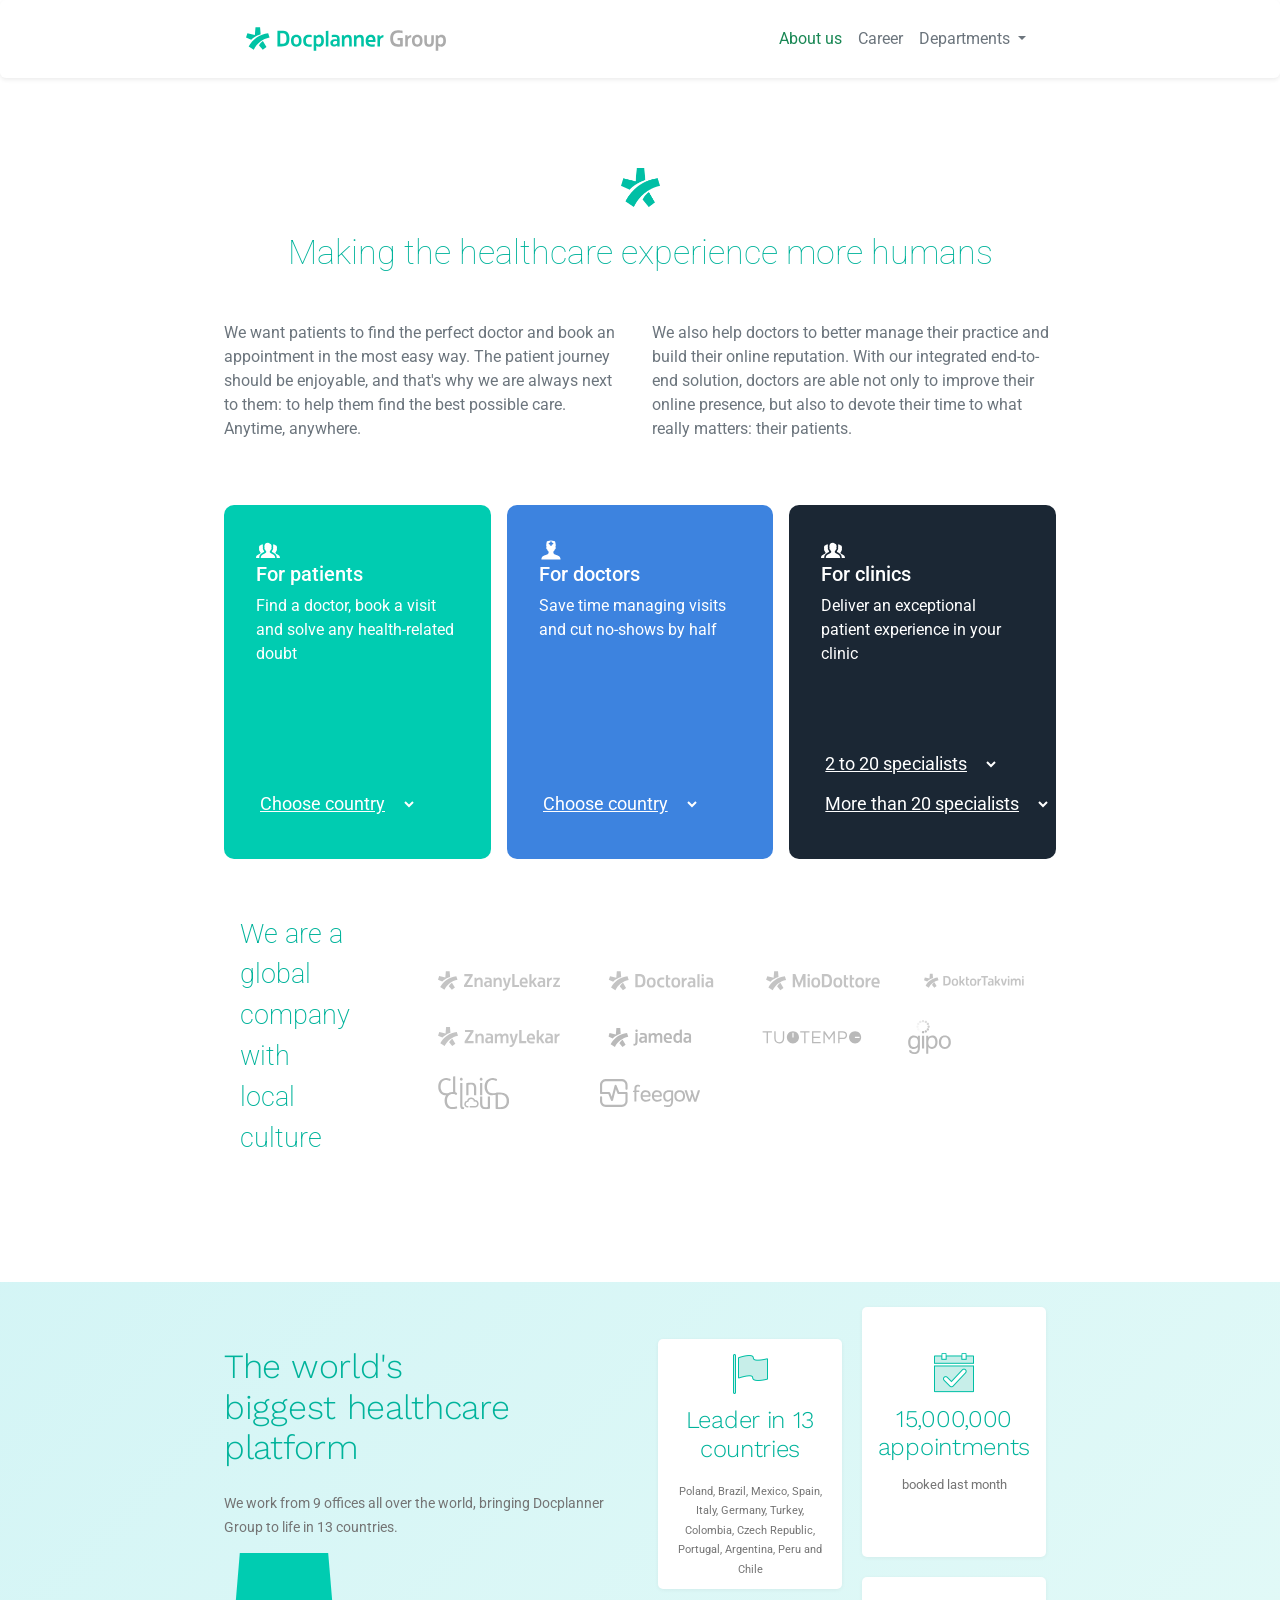
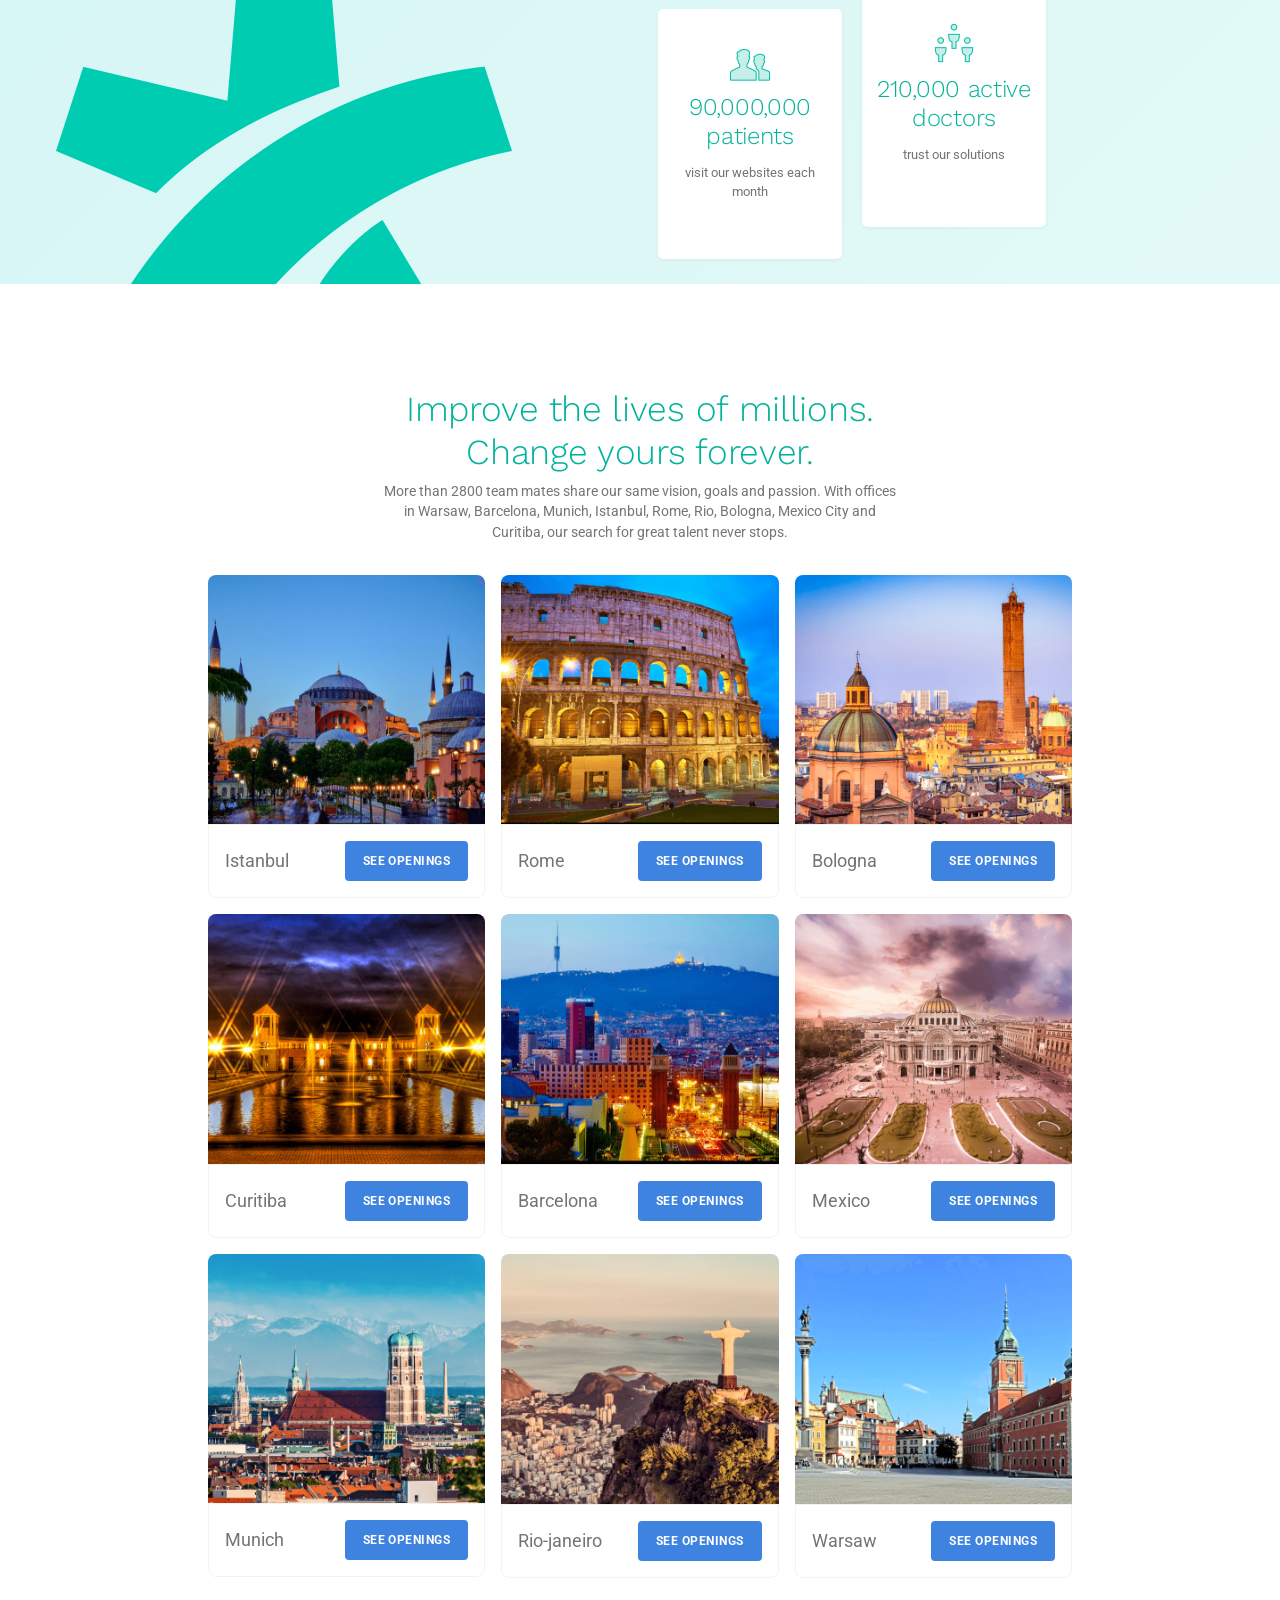
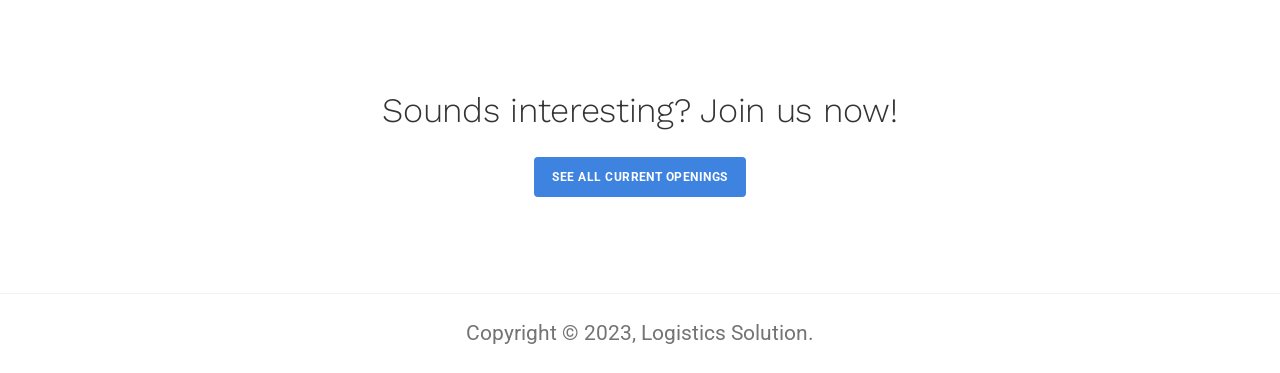
==== index.html @ 2e9b094a "docplanner checkpoint project" ====
<!DOCTYPE html>
<html lang="en">
<head>
    <meta charset="UTF-8">
    <meta http-equiv="X-UA-Compatible" content="IE=edge">
    <meta name="viewport" content="width=device-width, initial-scale=1.0">
    <title>Docplanne Checkpoint Project</title>
    <link href="https://cdn.jsdelivr.net/npm/bootstrap@5.3.0-alpha1/dist/css/bootstrap.min.css" rel="stylesheet" integrity="sha384-GLhlTQ8iRABdZLl6O3oVMWSktQOp6b7In1Zl3/Jr59b6EGGoI1aFkw7cmDA6j6gD" crossorigin="anonymous">
    <link rel="stylesheet" href="style.css">
   
</head>
<body>
    <nav class="navbar navbar-expand-lg bg-body-white position-fixed top-0 start-0 end-0 z-3 shadow-sm p-1 mb-1 bg-body rounded">
        <div class="container ext-pad">
             <a class="navbar-brand" href="#">
            <img src="doc.svg" width="200px" height="60px">
          </a>
          <button class="navbar-toggler" type="button" data-bs-toggle="collapse" data-bs-target="#navbarNavDropdown" aria-controls="navbarNavDropdown" aria-expanded="false" aria-label="Toggle navigation">
            <span class="navbar-toggler-icon"></span>
          </button>
          <div class="collapse navbar-collapse class= justify-content-end" id="navbarNavDropdown">
            <ul class="navbar-nav">
              <li class="nav-item">
                <a class="nav-link active text-success text-lead" aria-current="page" href="#">About us</a>
              </li>
              <li class="nav-item">
                <a class="nav-link text-secondary" href="#">Career</a>
              </li>
              <li class="nav-item dropdown ">
                <a class="nav-link dropdown-toggle text-secondary" href="#" role="button" data-bs-toggle="dropdown" aria-expanded="false">
                  Departments
                </a>
                <ul class="dropdown-menu">
                  <li><a class="dropdown-item text-secondary" href="#">Marketing & PR</a></li>
                  <li><a class="dropdown-item text-secondary" href="#">Customer Success & Sales</a></li>
                  <li><a class="dropdown-item text-secondary" href="#">IT Product, Data</a></li>
                  <li><a class="dropdown-item text-secondary" href="#">Finance & Administration</a></li>
                  <li><a class="dropdown-item text-secondary" href="#">HR & more</a></li>
                </ul>
              </li>
            </ul>
         
          </div>
        </div>
      </nav>

      <main class="main">
        <div class="d-flex mt-4 align-items-center justify-content-center pt-5 first"  >
          <img src="logo.svg.png" alt="Logo">
        </div>
        <h2 class="text-center pt-4"> Making the healthcare experience more humans</h2>
         
        <!-- section 2 -->
        <div class="row mt-4 pt-4 d-flex">
          <div class="col-lg-6 col-sm-12">
            <p class="text-secondary">We want patients to find the perfect doctor and book an appointment in the most easy way. The patient journey should be enjoyable, and that's why we are always next to them: to help them find the best possible care. Anytime, anywhere.</p>
          </div>
          <div class="col-lg-6 col-sm-12">
            <p class="text-secondary">
              We also help doctors to better manage their practice and build their online reputation. With our integrated end-to-end solution, doctors are able not only to improve their online presence, but also to devote their time to what really matters: their patients.
            </p>
          </div>
        </div>
     


         <section class="card-contain">
          <div class="card">
            <div class="card-body">
              <div class="card__items"> 
                  <svg width="24" height="24" viewBox="0 0 24 24" fill="none" xmlns="http://www.w3.org/2000/svg">
                    <path d="M12 4.80005C9.4544 4.80005 8.4 6.43285 8.4 8.40005C8.4 9.06245 8.71719 9.72817 8.71719 9.72817C8.58999 9.80177 8.37845 10.0357 8.43125 10.4485C8.52965 11.2181 8.86376 11.4122 9.07656 11.4282C9.15736 12.1466 9.9304 13.0664 10.2 13.2V14.2735C9.6 16.0735 4.8 15.8 4.8 20H19.2C19.2 15.8 14.4 16.0735 13.8 14.2735V13.2C14.0704 13.0664 14.8426 12.1466 14.9234 11.4282C15.1362 11.4122 15.4704 11.2181 15.5688 10.4485C15.6215 10.0349 15.41 9.80177 15.2828 9.72817C15.2828 9.72817 15.6 9.12725 15.6 8.40005C15.6 6.94325 15.028 5.70005 13.8 5.70005C13.8 5.70005 13.3736 4.80005 12 4.80005ZM18 6.39849C17.5904 6.39849 17.2419 6.47257 16.9219 6.57817C17.0971 7.12137 17.2 7.72725 17.2 8.40005C17.2 8.82565 17.1332 9.21584 17.0484 9.54224C17.1644 9.88544 17.2043 10.2628 17.1547 10.65C17.0419 11.5308 16.6999 12.1295 16.2703 12.5063C16.1455 12.8087 15.9746 13.0952 15.7906 13.3688C16.0178 13.8352 16.3504 14.2504 16.5 14.3344V14.3438C18.1296 15.1078 20.8 16.392 20.8 20H24C24 16.0336 20 16.6032 19.5 14.9032V14.3329C19.7248 14.2065 20.3687 13.3378 20.4359 12.6594C20.6127 12.6442 20.8918 12.4616 20.9734 11.7344C21.0174 11.344 20.8415 11.1243 20.7359 11.0547C20.7359 11.0547 21 10.4856 21 9.80005C21 8.42405 20.5232 7.25005 19.5 7.25005C19.5 7.25005 19.1448 6.39849 18 6.39849ZM6 6.40005C4.8552 6.40005 4.5 7.25005 4.5 7.25005C3.4768 7.25005 3 8.42561 3 9.80161C3 10.488 3.26406 11.0547 3.26406 11.0547C3.15766 11.1235 2.98256 11.344 3.02656 11.7344C3.10816 12.4616 3.38726 12.6458 3.56406 12.661C3.63126 13.3394 4.2752 14.208 4.5 14.3344V14.9032C4 16.6024 0 16.0336 0 20H3.2C3.2 16.392 5.8704 15.1086 7.5 14.3438V14.3329C7.6496 14.2489 7.98217 13.836 8.20938 13.3688C8.02538 13.0952 7.85449 12.8071 7.72969 12.5047C7.30009 12.1287 6.95731 11.53 6.84531 10.65C6.79491 10.258 6.83629 9.87457 6.95469 9.52817C6.86829 9.19937 6.8 8.80885 6.8 8.40005C6.8 7.73845 6.89366 7.13025 7.06406 6.57505C6.74806 6.47185 6.404 6.40005 6 6.40005Z" fill="white"/>
                    </svg>
                    
                  <h5 class="title">For patients</h5>
                  <p class="subtitle">Find a doctor, book a visit and solve any health-related doubt</p>
              </div>
              <div class="choose">
                  <div class="text-cont">
                    <select name=""  id="domain_switcher">
                      <option value="#">Choose country</option>
                      <option value="#">Argentina</option>
                      <option value="#">Brazil</option>
                      <option value="#">Chile</option>
                      <option value="#">Colombia</option>
                      <option value="#">Czech</option>
                      <option value="#">Germany</option>
                      <option value="#">Italy</option>
                      <option value="#">Mexico</option>
                      <option value="#">Peru</option>
                      <option value="#">Poland</option>
                      <option value="#">Spain</option>
                      <option value="#">Turkey</option>
                  #
                    </select>
                  </div>
                 
                </div>
            </div>   
          </div>
          <div class="card">
            <div class="card-body1">
              <div class="card__items"> 
                <svg width="24" height="24" viewBox="0 0 24 24" fill="none" xmlns="http://www.w3.org/2000/svg">
                  <path d="M11.9999 2.40002C9.5999 2.40002 7.9999 3.20002 7.9999 3.20002C7.9999 3.20002 7.1999 4.80002 7.1999 8.00002H7.2999C7.4247 8.54882 7.62178 8.9719 7.62178 8.9719C7.45218 9.0695 7.17325 9.37931 7.24365 9.92971C7.37485 10.9561 7.81983 11.2159 8.10303 11.2375C8.21103 12.1959 9.2399 13.4216 9.5999 13.6V15.2C9.59815 15.2053 9.5939 15.2089 9.59209 15.2141C9.32753 15.2469 9.0915 15.403 8.97178 15.6453L8.72178 16.1485C6.74734 17.2556 2.3999 16.9811 2.3999 21.6H21.5999C21.5999 16.9811 17.2525 17.2556 15.278 16.1485L15.028 15.6453C14.9083 15.403 14.6723 15.2469 14.4077 15.2141C14.4059 15.2089 14.4017 15.2053 14.3999 15.2V13.6C14.7599 13.4216 15.7888 12.1967 15.8968 11.2391C16.18 11.2175 16.625 10.9561 16.7562 9.92971C16.8266 9.37851 16.5476 9.0695 16.378 8.9719L16.7077 8.00002H16.7999C16.7999 5.60002 15.9999 3.20002 15.9999 3.20002C15.9999 3.20002 14.3999 2.40002 11.9999 2.40002ZM11.9999 3.20002C12.4415 3.20002 12.7999 3.55842 12.7999 4.00002V4.80002H13.5999C14.0415 4.80002 14.3999 5.15842 14.3999 5.60002C14.3999 6.04162 14.0415 6.40002 13.5999 6.40002H12.7999V7.20002C12.7999 7.64162 12.4415 8.00002 11.9999 8.00002C11.5583 8.00002 11.1999 7.64162 11.1999 7.20002V6.40002H10.3999C9.9583 6.40002 9.5999 6.04162 9.5999 5.60002C9.5999 5.15842 9.9583 4.80002 10.3999 4.80002H11.1999V4.00002C11.1999 3.55842 11.5583 3.20002 11.9999 3.20002Z" fill="white"/>
                  </svg>
                    
                  <h5 class="title">For doctors</h5>
                  <p class="subtitle">Save time managing visits and cut no-shows by half</p>
              </div>
              <div class="choose">
                  <div class="text-cont">
                    <select name=""  id="domain_switcher">
                      <option value="#">Choose country</option>
                      <option value="#">Argentina</option>
                      <option value="#">Brazil</option>
                      <option value="#">Chile</option>
                      <option value="#">Colombia</option>
                      <option value="#">Czech</option>
                      <option value="#">Germany</option>
                      <option value="#">Italy</option>
                      <option value="#">Mexico</option>
                      <option value="#">Peru</option>
                      <option value="#">Poland</option>
                      <option value="#">Spain</option>
                      <option value="#">Turkey</option>
                  #
                    </select>
                  </div>
                 
                </div>
            </div>   
          </div>
          <div class="card">
            <div class="card-body2">
              <div class="card__items"> 
                  <svg width="24" height="24" viewBox="0 0 24 24" fill="none" xmlns="http://www.w3.org/2000/svg">
                    <path d="M12 4.80005C9.4544 4.80005 8.4 6.43285 8.4 8.40005C8.4 9.06245 8.71719 9.72817 8.71719 9.72817C8.58999 9.80177 8.37845 10.0357 8.43125 10.4485C8.52965 11.2181 8.86376 11.4122 9.07656 11.4282C9.15736 12.1466 9.9304 13.0664 10.2 13.2V14.2735C9.6 16.0735 4.8 15.8 4.8 20H19.2C19.2 15.8 14.4 16.0735 13.8 14.2735V13.2C14.0704 13.0664 14.8426 12.1466 14.9234 11.4282C15.1362 11.4122 15.4704 11.2181 15.5688 10.4485C15.6215 10.0349 15.41 9.80177 15.2828 9.72817C15.2828 9.72817 15.6 9.12725 15.6 8.40005C15.6 6.94325 15.028 5.70005 13.8 5.70005C13.8 5.70005 13.3736 4.80005 12 4.80005ZM18 6.39849C17.5904 6.39849 17.2419 6.47257 16.9219 6.57817C17.0971 7.12137 17.2 7.72725 17.2 8.40005C17.2 8.82565 17.1332 9.21584 17.0484 9.54224C17.1644 9.88544 17.2043 10.2628 17.1547 10.65C17.0419 11.5308 16.6999 12.1295 16.2703 12.5063C16.1455 12.8087 15.9746 13.0952 15.7906 13.3688C16.0178 13.8352 16.3504 14.2504 16.5 14.3344V14.3438C18.1296 15.1078 20.8 16.392 20.8 20H24C24 16.0336 20 16.6032 19.5 14.9032V14.3329C19.7248 14.2065 20.3687 13.3378 20.4359 12.6594C20.6127 12.6442 20.8918 12.4616 20.9734 11.7344C21.0174 11.344 20.8415 11.1243 20.7359 11.0547C20.7359 11.0547 21 10.4856 21 9.80005C21 8.42405 20.5232 7.25005 19.5 7.25005C19.5 7.25005 19.1448 6.39849 18 6.39849ZM6 6.40005C4.8552 6.40005 4.5 7.25005 4.5 7.25005C3.4768 7.25005 3 8.42561 3 9.80161C3 10.488 3.26406 11.0547 3.26406 11.0547C3.15766 11.1235 2.98256 11.344 3.02656 11.7344C3.10816 12.4616 3.38726 12.6458 3.56406 12.661C3.63126 13.3394 4.2752 14.208 4.5 14.3344V14.9032C4 16.6024 0 16.0336 0 20H3.2C3.2 16.392 5.8704 15.1086 7.5 14.3438V14.3329C7.6496 14.2489 7.98217 13.836 8.20938 13.3688C8.02538 13.0952 7.85449 12.8071 7.72969 12.5047C7.30009 12.1287 6.95731 11.53 6.84531 10.65C6.79491 10.258 6.83629 9.87457 6.95469 9.52817C6.86829 9.19937 6.8 8.80885 6.8 8.40005C6.8 7.73845 6.89366 7.13025 7.06406 6.57505C6.74806 6.47185 6.404 6.40005 6 6.40005Z" fill="white"/>
                    </svg>
                    
                  <h5 class="title">For clinics</h5>
                  <p class="subtitle"> Deliver an exceptional patient experience in your clinic</p>
              </div>
              <div class="choose">
                  <div class="text-cont">
                    <select name=""  id="domain_switcher">
                      <option value="#">2 to 20 specialists</option>
                      <option value="#">Argentina</option>
                      <option value="#">Brazil</option>
                      <option value="#">Chile</option>
                      <option value="#">Colombia</option>
                      <option value="#">Czech</option>
                      <option value="#">Germany</option>
                      <option value="#">Italy</option>
                      <option value="#">Mexico</option>
                      <option value="#">Peru</option>
                      <option value="#">Poland</option>
                      <option value="#">Spain</option>
                      <option value="#">Turkey</option>
                  #
                    </select>

                  <div class="text-cont">
                    <select name=""  id="domain_switcher">
                      <option value="#">More than 20 specialists</option>
                      <option value="#">Argentina</option>
                      <option value="#">Brazil</option>
                      <option value="#">Chile</option>
                      <option value="#">Colombia</option>
                      <option value="#">Czech</option>
                      <option value="#">Germany</option>
                      <option value="#">Italy</option>
                      <option value="#">Mexico</option>
                      <option value="#">Peru</option>
                      <option value="#">Poland</option>
                      <option value="#">Spain</option>
                      <option value="#">Turkey</option>
                  #
                    </select>
                  </div>
                 
                </div>
            </div>   
          </div>

         </section>
         <section class="culture">
          <div class="text">
            <h1>
              We are a global company <br>
              with local culture
            </h1>
          </div>
          <div class="cultures">
            <div class="culture-item1"><svg xmlns="http://www.w3.org/2000/svg" width="200" height="32" viewBox="0 0 200 32">
              <path d="M189.018 10.678h10.762v2.132L192.736 23H200v2.89h-11.387v-2.103l7.02-10.22h-6.615v-2.89zm-10.347 0h3.012l.244 2.448h.032c.767-1.12 2.638-2.557 4.817-2.677v3.197c-3.174.62-4.63 2.725-4.63 4.634v7.61h-3.47V10.68h-.004zM165 10.38c1.51-.123 3.145-.16 4.725-.16 3.72 0 5.94 1.44 5.94 5.504v10.163h-3.12l-.156-1.52h-.042c-1.07 1.152-2.625 1.826-4.615 1.826-2.635 0-4.73-1.708-4.73-5.09 0-3.148 2.624-6.078 9.19-4.684v-.917c0-1.814-1.062-2.32-3.156-2.32-1.286 0-2.376.087-4.035.23L165 10.38zm7.193 8.445c-2.782-.71-5.564.16-5.564 2.31 0 1.43.94 2.267 2.353 2.203 1.113-.05 2.338-.54 3.207-1.31v-3.2l.003-.003zm-18.93 1.572v5.49h-3.47V4.992l3.47-.402V16.73c1.92-1.63 3.745-3.763 5.035-6.052h3.683c-1.288 2.508-2.83 4.672-4.718 6.522l5.13 8.69h-3.9l-3.81-6.46c-.473.376-.976.69-1.416.97h-.002zm-19.452-2.07v-.063c0-4.68 2.275-8.047 6.984-8.047 4.367 0 6.394 2.524 6.394 7.83 0 .56-.04 1.332-.1 1.902h-9.64c.247 2.142 1.497 3.422 4.06 3.422 1.622 0 3.146-.15 4.56-.335v2.906c-1.59.25-2.935.398-4.65.398-4.99 0-7.61-2.495-7.61-8.016l.003.003zm3.585-.96h6.27c0-2.38-.624-4.26-2.963-4.26-2.43 0-3.24 2.006-3.303 4.26h-.005zM121.7 4.59h3.793v17.853h7.46v3.444H121.7V4.59zm-15.44 6.088h3.67c.596 2.884 2.164 8.5 3.01 11.322h.063c.815-2.854 2.384-8.47 3.01-11.323h3.64c-1.13 4.324-3.877 12.7-4.955 15.21s-2.63 6.76-8.344 5.994v-2.73c2.646.15 4.05-.843 4.92-2.81-1.344-3.18-3.916-11.34-5.014-15.667v.005zm-15.137 0h3.02s.14 1.51.202 2.052h.04c.837-1.31 2.594-2.51 4.718-2.51 3.588 0 5.37 1.91 5.37 5.786v9.883h-3.47v-9.165c0-2.473-.953-3.442-2.824-3.31-1.7.12-3.59 2.056-3.59 4.478v8h-3.47V10.678h.003zm-13.67-.296c1.508-.124 3.143-.162 4.722-.162 3.72 0 5.94 1.438 5.94 5.502v10.165h-3.12l-.155-1.52h-.04c-1.07 1.152-2.625 1.826-4.615 1.826-2.636 0-4.73-1.708-4.73-5.09 0-3.148 2.623-6.078 9.19-4.684v-.917c0-1.814-1.063-2.32-3.157-2.32-1.286 0-2.376.087-4.035.23v-3.03zm7.192 8.444c-2.782-.71-5.565.16-5.565 2.31 0 1.426.947 2.264 2.36 2.2 1.11-.05 2.336-.543 3.205-1.312v-3.2.002zM59.86 10.678h3.02s.14 1.51.203 2.052h.04c.838-1.31 2.594-2.51 4.718-2.51 3.59 0 5.37 1.91 5.37 5.786v9.883h-3.47v-9.165c0-2.473-.95-3.442-2.82-3.31-1.694.12-3.585 2.056-3.585 4.478v8h-3.47V10.678h-.005zM43.156 4.592h13.682v2.875L47.39 22.44h9.606v3.444h-14.4v-2.94l9.47-14.913h-8.91V4.59v.004zm-25.44 20.025c.77-1.886 2.934-4.523 5.14-5.885l4.887 8.084-5.005 3.632-5.02-5.835-.002.004zM10.5 30.443l-6.89-4.43C8.828 16.263 18.574 9.32 30.03 8.027l1.918 5.91c-9.44 1.86-17.32 8.092-21.446 16.505H10.5zm1.503-20.065l.87-10.35h6.19l.786 9.36c-3.556 1.218-5.64 2.19-8.037 3.662a25.43 25.43 0 0 0-4.81 3.804L0 13.894l1.91-5.892 10.093 2.376z"></path>
          </svg></div>

            <div class="culture-item2"><svg xmlns="http://www.w3.org/2000/svg" width="167" height="32" viewBox="0 0 167 32">
              <path d="M156.37 10.663c1.5-.125 3.13-.162 4.702-.162 3.705 0 5.914 1.434 5.914 5.48v10.125h-3.106l-.153-1.516h-.04c-1.066 1.145-2.614 1.815-4.597 1.815-2.625 0-4.712-1.7-4.712-5.07 0-3.133 2.614-6.05 9.154-4.662v-.913c0-1.806-1.06-2.31-3.146-2.31-1.28 0-2.365.086-4.018.228v-3.02l.002.005zm7.162 8.41c-2.77-.706-5.542.16-5.542 2.3 0 1.42.943 2.258 2.348 2.193 1.107-.05 2.328-.54 3.194-1.307v-3.19.002zm-11.568-8.117v15.15h-3.456v-15.13l3.456-.02zm-1.713-2.138a1.962 1.962 0 0 1-.088-3.923h.09a1.96 1.96 0 0 1 0 3.923zm-5.064-3.923v21.21h-3.457V5.295l3.456-.4zm-17.374 5.768c1.5-.125 3.13-.162 4.703-.162 3.705 0 5.916 1.434 5.916 5.48v10.125h-3.107l-.154-1.516h-.04c-1.067 1.145-2.614 1.815-4.597 1.815-2.625 0-4.71-1.7-4.71-5.07 0-3.133 2.612-6.05 9.15-4.662v-.913c0-1.806-1.06-2.31-3.144-2.31-1.28 0-2.368.086-4.02.228v-3.02.005zm7.163 8.41c-2.77-.706-5.54.16-5.54 2.3 0 1.42.94 2.258 2.35 2.193 1.106-.05 2.325-.54 3.19-1.307v-3.19.002zM116.7 10.955h2.99l.247 2.44h.03c.767-1.118 2.63-2.55 4.8-2.668v3.18c-3.16.62-4.61 2.715-4.61 4.618v7.58H116.7v-15.15zm-16.607 7.65v-.155c0-5.06 2.33-7.95 7.146-7.95 4.782 0 7.112 2.89 7.112 7.95v.157c0 5.062-2.33 7.95-7.113 7.95-4.817.002-7.147-2.887-7.147-7.95zm7.136-5.23c-2.446 0-3.575 1.66-3.575 5.13 0 3.47 1.13 5.1 3.574 5.1 2.446 0 3.544-1.626 3.544-5.1 0-3.472-1.098-5.13-3.545-5.13zM91.354 6.812l3.455-.4v4.546h3.54v2.804h-3.54v6.965c0 2.645.813 2.96 2.18 2.96.46-.01.916-.07 1.36-.187v2.852c-.614.133-1.44.21-1.982.21-3.954 0-5.013-1.93-5.013-5.417V6.81zm-10.54 11.72c.012 3.31 1.446 5.075 4.3 5.075 1.205 0 2.432-.15 3.544-.3v2.8a21.807 21.807 0 0 1-3.983.38c-4.257 0-7.46-2.345-7.472-7.956.013-5.61 3.215-7.954 7.472-7.954 1.554 0 3.068.195 3.98.38v2.798c-1.11-.15-2.337-.3-3.544-.3-2.853 0-4.287 1.766-4.297 5.075zm-20.064.077v-.156c0-5.06 2.33-7.95 7.147-7.95 4.783 0 7.113 2.89 7.113 7.95v.157c0 5.062-2.33 7.95-7.114 7.95-4.815.002-7.145-2.887-7.145-7.95zm7.14-5.23c-2.448 0-3.577 1.66-3.577 5.13 0 3.47 1.13 5.098 3.576 5.098 2.445 0 3.543-1.625 3.543-5.098s-1.098-5.13-3.544-5.13zM42.42 26.105V4.895h5.327c7.423 0 10.878 2.23 10.878 10.605 0 8.376-3.455 10.605-10.878 10.605H42.42zM54.657 15.5c0-4.77-.968-7.176-6.083-7.176h-2.37v14.35h2.37c5.115.002 6.083-2.406 6.083-7.174zm-37.012 9.34c.765-1.88 2.92-4.506 5.118-5.86l4.866 8.048-4.987 3.623-5-5.81h.002zm-7.188 5.8l-6.86-4.41c5.194-9.71 14.9-16.624 26.307-17.913l1.91 5.887c-9.402 1.853-17.25 8.06-21.357 16.437zm1.497-19.98L12.82.35h6.164l.783 9.322c-3.536 1.213-5.616 2.18-7.998 3.646a25.34 25.34 0 0 0-4.79 3.79L0 14.16l1.902-5.87 10.052 2.37z"></path>
            </svg></div>

            <div class="culture-item3"><svg xmlns="http://www.w3.org/2000/svg" width="182" height="32" viewBox="0 0 182 32">
              <path d="M168.354 18.587v-.062c0-4.675 2.275-8.04 6.98-8.04 4.364 0 6.39 2.523 6.39 7.82 0 .562-.04 1.337-.1 1.907h-9.632c.248 2.14 1.496 3.42 4.057 3.42 1.62 0 3.14-.152 4.55-.336V26.2c-1.586.248-2.93.396-4.645.396-4.988 0-7.605-2.493-7.605-8.01h.004zm3.584-.96h6.265c0-2.377-.623-4.255-2.96-4.255-2.43 0-3.24 2.003-3.305 4.255zm-12.702-6.687h3.003l.24 2.446h.03c.77-1.12 2.638-2.555 4.816-2.675v3.192c-3.17.62-4.627 2.723-4.627 4.63v7.606h-3.47V10.94h.006zm-16.66 7.678v-.156c0-5.08 2.337-7.98 7.168-7.98 4.8 0 7.136 2.9 7.136 7.98v.156c0 5.08-2.337 7.978-7.136 7.978-4.83 0-7.168-2.898-7.168-7.978zm7.16-5.246c-2.455 0-3.588 1.666-3.588 5.145 0 3.48 1.133 5.115 3.588 5.115 2.453 0 3.556-1.63 3.556-5.115 0-3.485-1.103-5.145-3.556-5.145zm-15.9-6.59l3.467-.402v4.56h3.553v2.813h-3.553v6.99c0 2.65.816 2.967 2.188 2.967.462-.01.92-.073 1.366-.19v2.86c-.616.134-1.447.213-1.99.213-3.967 0-5.03-1.937-5.03-5.435V6.782zm-9.5 0l3.467-.402v4.56h3.553v2.813h-3.553v6.99c0 2.65.816 2.967 2.188 2.967.462-.01.92-.073 1.366-.19v2.86c-.616.134-1.447.213-1.99.213-3.967 0-5.03-1.937-5.03-5.435V6.782zm-16.72 11.836v-.156c0-5.08 2.337-7.98 7.168-7.98 4.8 0 7.136 2.9 7.136 7.98v.156c0 5.08-2.337 7.978-7.136 7.978-4.83 0-7.168-2.898-7.168-7.978zm7.16-5.246c-2.456 0-3.59 1.666-3.59 5.145 0 3.48 1.134 5.115 3.59 5.115s3.556-1.63 3.556-5.115c0-3.485-1.1-5.145-3.557-5.145zM89.225 26.14V4.86h5.343c7.442 0 10.91 2.236 10.91 10.64s-3.468 10.64-10.915 10.64H89.22h.005zM101.5 15.5c0-4.784-.97-7.2-6.104-7.2h-2.38v14.4h2.38c5.133 0 6.104-2.416 6.104-7.2zm-29.226 3.118v-.156c0-5.08 2.337-7.98 7.167-7.98 4.8 0 7.137 2.9 7.137 7.98v.156c0 5.08-2.337 7.978-7.137 7.978-4.83 0-7.167-2.898-7.167-7.978zm7.16-5.246c-2.455 0-3.588 1.666-3.588 5.145 0 3.48 1.133 5.115 3.588 5.115s3.557-1.63 3.557-5.115c0-3.485-1.1-5.145-3.557-5.145zm-9.554-2.432v15.2h-3.467V10.962l3.467-.022zm-1.718-2.144a1.968 1.968 0 1 1 0-3.936 1.968 1.968 0 0 1 0 3.936zm-8.88-3.91V4.86h3.796v21.28h-3.795V12.19l-.005.02-5.624 13.93h-1.672L46.36 12.21l-.005-.02v13.95H42.56V4.86h3.795v.026l.005-.026h.48l5.98 14.793L58.8 4.86h.48l.004.026zM17.704 24.87c.768-1.885 2.93-4.52 5.135-5.88l4.88 8.077-5 3.633-5.02-5.83h.004zm-7.212 5.82L3.61 26.264c5.212-9.74 14.95-16.678 26.395-17.97L31.92 14.2c-9.434 1.856-17.307 8.084-21.43 16.49h.002zm1.504-20.048L12.864.3h6.183l.785 9.354c-3.548 1.215-5.634 2.188-8.024 3.657a25.373 25.373 0 0 0-4.806 3.807L0 14.155l1.91-5.89 10.084 2.376h.002z"></path>
            </svg></div>

            <div class="culture-item4"><svg xmlns="http://www.w3.org/2000/svg" width="220" height="32" viewBox="0 0 220 32">
              <path d="M219.238 10.94v15.2h-3.467V10.962l3.468-.022zm-1.718-2.144a1.97 1.97 0 0 1 0-3.936 1.968 1.968 0 0 1 0 3.936zm-14.49 4.16c1.008-1.355 2.735-2.473 4.83-2.473 3.456 0 4.907 1.97 4.907 5.78v9.876H209.3v-9.16c0-2.473-.718-3.42-2.517-3.31-1.75.11-3.203 1.874-3.203 4.475v7.994h-3.467v-9.16c0-2.473-.71-3.444-2.518-3.31-1.75.132-3.203 2.055-3.203 4.475v7.994h-3.468v-15.2h3.02s.14 1.51.2 2.05h.04c.837-1.31 2.313-2.507 4.487-2.507 2.255 0 3.656.836 4.36 2.473zm-15.107-2.016v15.2h-3.467V10.962l3.467-.022zm-1.718-2.144a1.97 1.97 0 1 1 0-3.938 1.97 1.97 0 0 1 0 3.938zm-17.14 2.144h3.667c.597 2.883 2.164 8.492 3.01 11.313h.063c.815-2.853 2.383-8.462 3.01-11.313h3.636c-1.13 4.324-3.46 11.99-4.725 15.2h-4.03c-1.263-3.183-3.532-10.875-4.63-15.2zm-9.788 9.715v5.484h-3.467V5.26l3.467-.4V16.99c1.918-1.63 3.742-3.762 5.033-6.05h3.68c-1.29 2.507-2.83 4.67-4.72 6.52l5.128 8.68h-3.9l-3.807-6.455c-.47.376-.974.69-1.413.97zm-16.975-10.01c1.507-.124 3.14-.16 4.72-.16 3.717 0 5.936 1.437 5.936 5.497V26.14h-3.118l-.155-1.52h-.04c-1.07 1.15-2.624 1.824-4.612 1.824-2.635 0-4.727-1.707-4.727-5.088 0-3.144 2.62-6.07 9.184-4.68v-.914c0-1.812-1.063-2.318-3.156-2.318-1.285 0-2.374.088-4.032.23v-3.03zm7.186 8.438c-2.78-.707-5.56.162-5.56 2.31 0 1.427.945 2.263 2.355 2.2 1.112-.05 2.335-.542 3.204-1.31v-3.2zM125.778 4.86h14.907V8.3h-5.558v17.84h-3.79V8.3h-5.557V4.86zm-8.08 6.08h3.003l.248 2.446h.03c.768-1.12 2.638-2.555 4.815-2.675v3.192c-3.172.62-4.628 2.723-4.628 4.63v7.606h-3.467V10.94zm-16.662 7.678v-.156c0-5.08 2.337-7.98 7.168-7.98 4.8 0 7.138 2.9 7.138 7.98v.156c0 5.08-2.338 7.978-7.138 7.978-4.83 0-7.168-2.898-7.168-7.978zm7.16-5.246c-2.455 0-3.59 1.666-3.59 5.145 0 3.48 1.135 5.115 3.59 5.115 2.454 0 3.557-1.63 3.557-5.115 0-3.485-1.103-5.145-3.558-5.145zm-15.928-6.59l3.468-.402v4.56h3.552v2.813h-3.552v6.99c0 2.65.814 2.967 2.187 2.967.46-.008.92-.07 1.365-.187v2.86c-.655.132-1.32.204-1.99.212-3.967 0-5.03-1.938-5.03-5.436V6.78zM81.295 20.655v5.484h-3.468V5.26l3.468-.4V16.99c1.918-1.63 3.742-3.762 5.032-6.05h3.68c-1.29 2.507-2.83 4.67-4.718 6.52l5.125 8.68h-3.9l-3.806-6.455c-.473.376-.976.69-1.416.97zm-20.34-2.037v-.156c0-5.08 2.336-7.98 7.167-7.98 4.8 0 7.137 2.9 7.137 7.98v.156c0 5.08-2.34 7.978-7.14 7.978-4.83 0-7.167-2.897-7.167-7.978h.002zm7.16-5.246c-2.456 0-3.59 1.666-3.59 5.145 0 3.48 1.134 5.115 3.59 5.115 2.454 0 3.556-1.63 3.556-5.115 0-3.485-1.1-5.145-3.555-5.145zM42.56 26.14V4.86h5.345c7.45 0 10.915 2.236 10.915 10.64s-3.466 10.64-10.915 10.64H42.56zM54.84 15.5c0-4.784-.972-7.2-6.105-7.2h-2.38v14.4h2.38c5.133 0 6.104-2.416 6.105-7.2zm-37.137 9.37c.768-1.885 2.93-4.52 5.135-5.88l4.882 8.077-5 3.633-5.017-5.83zm-7.212 5.82l-6.88-4.427c5.21-9.74 14.95-16.678 26.394-17.97L31.92 14.2c-9.434 1.857-17.307 8.084-21.43 16.49zm1.505-20.048L12.865.3h6.182l.785 9.354c-3.548 1.215-5.634 2.188-8.024 3.657a25.433 25.433 0 0 0-4.806 3.803L0 14.155l1.91-5.89 10.085 2.377z"></path>
            </svg></div>

            <div class="culture-item5"><svg xmlns="http://www.w3.org/2000/svg" width="195" height="32" viewBox="0 0 195 32">
              <path d="M186.445 10.684h3l.244 2.445h.03c.768-1.12 2.635-2.555 4.81-2.674v3.19c-3.17.617-4.622 2.718-4.622 4.623v7.596h-3.463V10.684zm-13.416-.294c1.504-.124 3.136-.162 4.713-.162 3.713 0 5.928 1.436 5.928 5.492v10.146h-3.11l-.153-1.52h-.04c-1.068 1.15-2.62 1.823-4.606 1.823-2.63 0-4.72-1.705-4.72-5.08 0-3.14 2.617-6.066 9.17-4.676V15.5c0-1.81-1.06-2.315-3.15-2.315-1.283 0-2.37.087-4.026.23V10.39h-.005zm7.178 8.427c-2.776-.705-5.554.162-5.554 2.31 0 1.423.945 2.26 2.353 2.196 1.11-.05 2.333-.543 3.2-1.31v-3.196zm-18.896 1.57v5.48h-3.463V5.012l3.462-.4v12.116c1.918-1.628 3.74-3.757 5.027-6.042h3.675c-1.29 2.504-2.828 4.664-4.713 6.51l5.12 8.673h-3.896l-3.8-6.444c-.472.376-.975.69-1.415.97v-.005zm-19.414-2.066v-.06c0-4.67 2.27-8.032 6.973-8.032 4.36 0 6.386 2.52 6.386 7.814 0 .56-.04 1.334-.1 1.904h-9.62c.248 2.137 1.493 3.416 4.052 3.416 1.62 0 3.14-.152 4.55-.337v2.9c-1.583.248-2.928.396-4.64.396-4.98 0-7.596-2.49-7.596-8h-.004zm3.58-.956h6.257c0-2.375-.623-4.25-2.957-4.25-2.43 0-3.238 2-3.3 4.25zM129.815 4.61h3.785v17.818h7.445v3.438h-11.23V4.61zm-15.412 6.074h3.662c.596 2.88 2.16 8.483 3.006 11.3h.066c.814-2.848 2.38-8.45 3.006-11.3h3.63c-1.126 4.32-3.87 12.68-4.944 15.183-1.076 2.51-2.626 6.75-8.327 5.987v-2.728c2.64.15 4.043-.842 4.91-2.805-1.342-3.172-3.91-11.316-5.004-15.637h-.004zm-11.5 2.014c1.01-1.354 2.734-2.47 4.826-2.47 3.453 0 4.902 1.966 4.902 5.774v9.863h-3.46v-9.15c0-2.465-.717-3.41-2.514-3.3-1.747.11-3.2 1.87-3.2 4.47v7.984h-3.462v-9.15c0-2.468-.71-3.44-2.513-3.304-1.747.13-3.2 2.05-3.2 4.47v7.983h-3.46V10.685h3.014s.14 1.507.2 2.05h.04c.838-1.31 2.31-2.506 4.484-2.506 2.25 0 3.65.835 4.35 2.47l-.006-.002zm-25.6-2.31c1.505-.122 3.137-.16 4.713-.16 3.713 0 5.928 1.436 5.928 5.49v10.148H84.83l-.16-1.518h-.04c-1.067 1.15-2.62 1.822-4.605 1.822-2.633 0-4.723-1.704-4.723-5.08 0-3.14 2.62-6.064 9.172-4.674v-.912c0-1.81-1.06-2.315-3.15-2.315-1.284 0-2.37.088-4.027.23v-3.026l.006-.005zm7.178 8.43c-2.777-.706-5.555.16-5.555 2.308 0 1.424.945 2.26 2.354 2.197 1.11-.05 2.33-.543 3.2-1.31v-3.196.002zm-24.736-8.134h3.015s.134 1.507.2 2.05H63c.836-1.31 2.59-2.506 4.71-2.506 3.58 0 5.357 1.907 5.357 5.775v9.863h-3.463v-9.15c0-2.465-.95-3.432-2.818-3.3-1.692.12-3.578 2.05-3.578 4.47v7.984h-3.464V10.684zM43.07 4.61h13.657v2.87l-9.43 14.948h9.587v3.438H42.512v-2.93L51.965 8.05H43.07V4.61zM17.684 24.598c.767-1.882 2.927-4.515 5.13-5.874l4.875 8.07-4.998 3.628-5.01-5.824h.002zm-7.203 5.815L3.61 25.99C8.814 16.26 18.54 9.33 29.973 8.04l1.915 5.898c-9.428 1.858-17.29 8.078-21.407 16.475zm1.5-20.027l.87-10.33h6.175l.785 9.342c-3.544 1.217-5.628 2.186-8.016 3.654a25.36 25.36 0 0 0-4.8 3.797L0 13.895l1.906-5.882 10.075 2.372z"></path>
            </svg></div>

            <div class="culture-item6">
              <img src="logo-jameda.svg" alt="">
            </div>

            <div class="culture-item7">
              <img src="logo-tuotempo.svg" alt="">
            </div>

            <div class="culture-item8">
              <img src="logo-gipo-primary.svg" alt="">
            </div>

            <div class="culture-item9">
              <img src="logo-clinicloud.svg" alt="">
            </div>

            <div class="culture-item10">
              <img src="logo-feegow.svg" alt="">
            </div>
          </div>
         </section>

      </main>

      <section class="world_biggest">
      
        <div class="first_container">
          <h1>The world's biggest
            healthcare platform</h1>
            <p>We work from 9 offices all over the world, bringing Docplanner Group to life in 13 countries.</p>
            
        </div>
        <div class="second_container">
          <div class="left">
            <div class="card_4a">
              <img src="flag@2x.png" alt="">
              <h3>Leader in 13 countries</h3>
              <p>Poland, Brazil, Mexico, Spain, Italy, Germany, Turkey, Colombia, Czech Republic, Portugal, Argentina, Peru and Chile</p>
            </div>
            <div class="card_4b">
              <img src="patients@2x.png" alt="">
              <h3>90,000,000
                patients</h3>
                <p>visit our websites each month</p>
            </div>
          </div>
         <div class="right">
        
          <!--  -->
          <div class="card_4c">
            <img src="visits@2x.png" alt="">
            <h3>15,000,000
              appointments</h3>
              <p>booked last month</p>
          </div>
          <div class="card_4d">
            <img src="doctors@2x.png" alt="">
            <h3>210,000
              active doctors</h3>
              <p>trust our solutions</p>
          </div>
        </div>
         </div>
      </section>
      <section class="location-container">
        <header class="location-text">
          <h1>
            Improve the lives of millions. <br> Change yours forever.
          </h1>
          <p>
            More than 2800 team mates share our same vision, goals and passion. With offices in Warsaw, Barcelona, Munich, Istanbul, Rome, Rio, Bologna, Mexico City and Curitiba, our search for great talent never stops.
          </p>
        </header>
        <div class="locations">
          <a href="#">
            <div class="col1">
              <img src="./locImg/istanbul@2x.png" alt="">
              <div class="figcaption">
                <p>Istanbul</p> <button> See openings</button>
              </div>
            </div>
          </a>
          <a href="#">
            <div class="col2">
              <img src="./locImg/rome@2x.png" alt="">
              <div class="figcaption">
                <p>Rome</p> <button> See openings</button>
              </div>
            </div>
          </a>
          <a href="#">
            <div class="col3">
              <img src="./locImg/bologna@2x.png" alt="">
              <div class="figcaption">
                <p>Bologna</p> <button> See openings</button>
              </div>
            </div>
          </a>
          <a href="#">
            <div class="col4">
              <img src="./locImg/curitiba@2x.png" alt="">
              <div class="figcaption">
                <p>Curitiba</p> <button> See openings</button>
              </div>
            </div>
          </a>
          <a href="#">
            <div class="col5">
              <img src="./locImg/barcelona@2x.png" alt="">
              <div class="figcaption">
                <p>Barcelona</p> <button> See openings</button>
              </div>
            </div>
          </a>
          <a href="#">
            <div class="col6">
              <img src="./locImg/mexico-city@2x.png" alt="">
              <div class="figcaption">
                <p>Mexico</p> <button> See openings</button>
              </div>
            </div>
          </a>
          <a href="#">
            <div class="col7">
              <img src="./locImg/munich@2x.png" alt="">
              <div class="figcaption">
                <p>Munich</p> <button> See openings</button>
              </div>
            </div>
          </a>
          <a href="#">
            <div class="col8">
              <img src="./locImg/rio-janeiro@2x.png" alt="">
              <div class="figcaption">
                <p>Rio-janeiro</p> <button> See openings</button>
              </div>
            </div>
          </a>
          <a href="#">
            <div class="col9">
              <img src="./locImg/warsaw@2x.png" alt="">
              <div class="figcaption">
                <p>Warsaw</p> <button> See openings</button>
              </div>
            </div>
          </a>
        </div>
        <div class="location-conclusion">
          <h1>Sounds interesting? Join us now!</h1>
          <button> SEE ALL CURRENT OPENINGS</button>
        </div>
      </section>
      <footer>
        Copyright &copy; 2023, Logistics Solution.
      </footer>


      <script src="https://cdn.jsdelivr.net/npm/bootstrap@5.3.0-alpha1/dist/js/bootstrap.bundle.min.js" integrity="sha384-w76AqPfDkMBDXo30jS1Sgez6pr3x5MlQ1ZAGC+nuZB+EYdgRZgiwxhTBTkF7CXvN" crossorigin="anonymous"></script>
</body>
</html>
---- style.css ----
@import url(https://fonts.googleapis.com/css?family=Roboto:400,500,700|Work+Sans:300,400,500,600,700&display=swap); /*! normalize.css v3.0.3 | MIT License | github.com/necolas/normalize.css */
html {
  font-family: sans-serif;
  -ms-text-size-adjust: 100%;
  -webkit-text-size-adjust: 100%;
  scroll-behavior: smooth;
}

::-moz-selection {
  background: #00b39b;
  color: #fff;
  text-shadow: none;
}

::selection {
  background: #00b39b;
  color: #fff;
  text-shadow: none;
}

body {
  font-weight: 400;
  font-family: Roboto, Arial, sans-serif;
  color: #747474;
  padding-top: 2rem;
  -webkit-font-smoothing: antialiased;
}
body .ext-pad {
  padding: 0rem 11rem;
}
@media screen and (max-width: 576px) {
  body .ext-pad {
    padding: 0rem 1rem;
  }
}
body .main {
  margin: 3rem 0rem;
  padding: 1rem 14rem;
}
@media screen and (max-width: 576px) {
  body .main {
    padding: 1rem;
    margin: 1rem 0rem;
  }
}
body .main .first img {
  height: 40px;
  width: 39px;
}
body .main h2 {
  font-weight: lighter;
  font-size: 2.125rem;
  color: #00b39b;
}
@media screen and (max-width: 576px) {
  body .main h2 {
    width: 100%;
    font-size: 2rem;
  }
}
body .main .card-contain {
  display: grid;
  grid-template-columns: repeat(3, 1fr);
  -moz-column-gap: 1rem;
       column-gap: 1rem;
}
@media screen and (max-width: 576px) {
  body .main .card-contain {
    display: grid;
    grid-template-columns: repeat(1, 1fr);
  }
}
body .main .card-contain .card {
  margin-top: 3rem;
  border-radius: 10px;
  border: none;
  height: 354px;
}
@media screen and (max-width: 576px) {
  body .main .card-contain .card {
    margin-top: 1rem;
  }
}
body .main .card-contain .card .card-body {
  border-radius: 10px;
  background-color: #00ccb1;
  padding: 2rem;
  border: none;
  height: 354px;
  color: white;
  display: flex;
  flex-direction: column;
  justify-content: space-between;
}
body .main .card-contain .card .card-body .cards__items {
  padding: 1rem;
  overflow: hidden;
  display: flex;
  flex-direction: column;
  justify-content: space-between;
  transition: all 0.2s ease 0s;
  border-radius: 10px;
}
body .main .card-contain .card .card-body .choose {
  margin-bottom: 0.6rem;
  display: flex;
  justify-content: flex-start;
  align-items: center;
}
body .main .card-contain .card .card-body .choose select {
  background-color: #00ccb1;
  border: none;
  color: white;
  font-size: 1.1rem;
  text-decoration: underline;
  padding-right: 1rem;
}
body .main .card-contain .card .card-body1 {
  border-radius: 10px;
  background-color: #3d83df;
  padding: 2rem;
  border: none;
  height: 354px;
  color: white;
  display: flex;
  flex-direction: column;
  justify-content: space-between;
}
body .main .card-contain .card .card-body1 .cards__items {
  padding: 1rem;
  overflow: hidden;
  display: flex;
  flex-direction: column;
  color: white;
  justify-content: space-between;
  transition: all 0.2s ease 0s;
  border-radius: 10px;
}
body .main .card-contain .card .card-body1 .choose {
  margin-bottom: 0.6rem;
  display: flex;
  justify-content: flex-start;
  align-items: center;
}
body .main .card-contain .card .card-body1 .choose select {
  background-color: #3d83df;
  border: none;
  color: white;
  font-size: 1.1rem;
  text-decoration: underline;
  padding-right: 1rem;
}
body .main .card-contain .card .card-body2 {
  border-radius: 10px;
  background-color: #1b2734;
  padding: 2rem;
  border: none;
  height: 354px;
  color: white;
  display: flex;
  flex-direction: column;
  justify-content: space-between;
}
body .main .card-contain .card .card-body2 .cards__items {
  padding: 1rem;
  overflow: hidden;
  display: flex;
  flex-direction: column;
  justify-content: space-between;
  transition: all 0.2s ease 0s;
  border-radius: 10px;
}
body .main .card-contain .card .card-body2 .cards__itemsh5 {
  font-size: 4rem;
}
body .main .card-contain .card .card-body2 .choose {
  margin-bottom: 0.6rem;
  display: flex;
  justify-content: flex-start;
  align-items: center;
}
body .main .card-contain .card .card-body2 .choose select {
  background-color: #1b2734;
  border: none;
  color: white;
  font-size: 1.1rem;
  text-decoration: underline;
  padding-right: 1rem;
  margin-top: 1rem;
}
body .main .culture {
  display: grid;
  grid-template-columns: 0.25fr 0.75fr;
  padding: 1rem;
  gap: 3rem;
  justify-content: space-between;
  align-items: center;
  margin: 2rem 0rem;
}
@media screen and (max-width: 576px) {
  body .main .culture {
    display: grid;
    grid-template-columns: repeat(1, 1fr);
    gap: 0rem;
    justify-content: center;
    align-items: center;
  }
}
body .main .culture .text h1 {
  color: #00b39b;
  font-size: 1.7rem;
  margin: 0.25em 0 0.35em;
  font-weight: 200;
  line-height: 1.5;
}
@media screen and (max-width: 576px) {
  body .main .culture .text h1 {
    text-align: center;
  }
}
body .main .culture .cultures {
  display: grid;
  grid-template-columns: repeat(4, 1fr);
  grid-template-rows: repeat(3, 3rem);
  grid-template-areas: "col1 col2 col3 col4" "col5 col6 col7 col8" "col9 col10  . .";
  justify-content: center;
  align-items: center;
  gap: 0.5rem;
}
@media screen and (max-width: 576px) {
  body .main .culture .cultures {
    display: grid;
    grid-template-columns: repeat(2, 1fr);
    grid-template-rows: repeat(1 auto);
    grid-template-areas: "col1 col2" "col3 col4" "col5 col6" "col7 col8" "col9 col10";
  }
}
body .main .culture .cultures .culture-item1 {
  display: grid;
  grid-area: col1;
  margin: 1rem;
}
body .main .culture .cultures .culture-item1 svg {
  fill: hsla(0, 0%, 67%, 0.7);
  height: 20px;
  width: 122px;
}
body .main .culture .cultures .culture-item2 {
  display: grid;
  grid-area: col2;
  margin: 1rem;
}
body .main .culture .cultures .culture-item2 svg {
  fill: hsla(0, 0%, 67%, 0.7);
  height: 20px;
  width: 122px;
}
body .main .culture .cultures .culture-item3 {
  display: grid;
  grid-area: col3;
  margin: 1rem;
}
body .main .culture .cultures .culture-item3 svg {
  fill: hsla(0, 0%, 67%, 0.7);
  height: 20px;
  width: 122px;
}
body .main .culture .cultures .culture-item4 {
  display: grid;
  grid-area: col4;
  margin: 1rem;
}
body .main .culture .cultures .culture-item4 svg {
  fill: hsla(0, 0%, 67%, 0.7);
  height: 60px;
  width: 100px;
}
body .main .culture .cultures .culture-item5 {
  display: grid;
  grid-area: col5;
  margin: 1rem;
}
body .main .culture .cultures .culture-item5 svg {
  fill: hsla(0, 0%, 67%, 0.7);
  height: 20px;
  width: 122px;
}
body .main .culture .cultures .culture-item6 {
  fill: hsla(0, 0%, 67%, 0.7);
  display: grid;
  grid-area: col6;
  margin: 1rem;
}
body .main .culture .cultures .culture-item6 img {
  filter: invert(98%) sepia(2%) saturate(0) hue-rotate(180deg) brightness(300%) contrast(0);
  height: 19px;
  width: 100px;
  opacity: 0.55;
}
body .main .culture .cultures .culture-item7 {
  display: grid;
  grid-area: col7;
  margin: 1rem;
}
body .main .culture .cultures .culture-item7 img {
  filter: invert(98%) sepia(2%) saturate(0) hue-rotate(180deg) brightness(300%) contrast(0);
  height: 19px;
  width: 100px;
  opacity: 0.55;
}
body .main .culture .cultures .culture-item8 {
  display: grid;
  grid-area: col8;
  margin: 1rem 1rem 1rem 1rem, 3rem;
  align-content: center;
}
body .main .culture .cultures .culture-item8 img {
  filter: invert(98%) sepia(2%) saturate(0) hue-rotate(180deg) brightness(300%) contrast(0);
  height: 34px;
  width: 43px;
  opacity: 0.55;
}
body .main .culture .cultures .culture-item9 {
  display: grid;
  grid-area: col9;
  margin: 1rem;
}
body .main .culture .cultures .culture-item9 img {
  filter: invert(98%) sepia(2%) saturate(0) hue-rotate(180deg) brightness(300%) contrast(0);
  height: 34px;
  width: 72px;
  opacity: 0.55;
}
body .main .culture .cultures .culture-item10 {
  display: grid;
  grid-area: col10;
  margin: 1rem;
}
body .main .culture .cultures .culture-item10 img {
  filter: invert(98%) sepia(2%) saturate(0) hue-rotate(180deg) brightness(300%) contrast(0);
  height: 28px;
  width: 100px;
  opacity: 0.55;
}
body .world_biggest {
  display: grid;
  grid-template-columns: repeat(2, 1fr);
  gap: 1rem;
  padding: 1rem 14rem;
  position: relative;
  background: #e5faf8;
  background-image: linear-gradient(-45deg, rgba(0, 204, 177, 0.01) 5%, rgba(61, 199, 223, 0.1));
  overflow: hidden;
  margin: 3.125rem auto 5.5rem;
}
@media screen and (max-width: 576px) {
  body .world_biggest {
    display: grid;
    grid-template-columns: repeat(1, 1fr);
    position: relative;
    justify-content: center;
    align-items: center;
    padding: 0.5rem;
  }
}
body .world_biggest .first_container {
  margin-top: 3rem;
  width: 100%;
}
body .world_biggest .first_container h1 {
  font-size: 2.125rem;
  color: #00b39b;
  font-family: Work Sans, Arial, sans-serif;
  font-weight: 300;
  letter-spacing: -0.3px;
  width: 70%;
}
@media screen and (max-width: 576px) {
  body .world_biggest .first_container h1 {
    text-align: center;
    width: 100%;
  }
}
body .world_biggest .first_container p {
  max-width: 415px;
  font-size: 0.875em;
  font-weight: 400;
  line-height: 1.7142857143;
  margin: 1.6em 0;
}
@media screen and (max-width: 576px) {
  body .world_biggest .first_container p {
    text-align: center;
    width: 100%;
  }
}
body .world_biggest .first_container::before {
  content: "";
  position: absolute;
  right: 60%;
  top: 45%;
  background: url(logo.png) no-repeat;
  width: 456px;
  height: 435px;
  pointer-events: none;
  overflow: hidden;
}
@media screen and (max-width: 576px) {
  body .world_biggest .first_container::before {
    position: absolute;
    right: 50%;
    top: 50%;
    z-index: -1;
  }
}
body .world_biggest .second_container {
  display: grid;
  grid-template-columns: repeat(2, 1fr);
  width: 100%;
}
@media screen and (max-width: 576px) {
  body .world_biggest .second_container {
    display: grid;
    grid-template-columns: repeat(1, 1fr);
  }
}
body .world_biggest .second_container .left {
  display: flex;
  flex-direction: column;
  margin-top: 2rem;
}
body .world_biggest .second_container .left .card_4a {
  background: #fff;
  border-radius: 5px;
  box-shadow: 0 1px 4px 0 rgba(0, 0, 0, 0.05);
  text-align: center;
  padding: 0.9rem;
  font-size: 0.8125em;
  margin: 0.6rem;
  height: 250px;
}
body .world_biggest .second_container .left .card_4a img {
  width: 35px;
  height: 40px;
}
body .world_biggest .second_container .left .card_4a h3 {
  font-size: 1.8461538462em;
  color: #00b39b;
  margin: 0.5em 0;
  font-family: Work Sans, Arial, sans-serif;
  font-weight: 300;
  letter-spacing: -0.3px;
}
body .world_biggest .second_container .left .card_4a p {
  max-width: 415px;
  font-size: 0.875em;
  font-weight: 400;
  line-height: 1.7142857143;
  margin: 1.6em 0;
}
body .world_biggest .second_container .left .card_4b {
  display: flex;
  flex-direction: column;
  justify-content: center;
  align-items: center;
  background: #fff;
  border-radius: 5px;
  box-shadow: 0 1px 4px 0 rgba(0, 0, 0, 0.05);
  text-align: center;
  padding: 0.9em;
  font-size: 0.8125em;
  margin: 0.6rem;
  height: 250px;
}
body .world_biggest .second_container .left .card_4b img {
  width: 40px;
  height: 32px;
}
body .world_biggest .second_container .left .card_4b h3 {
  font-size: 1.8461538462em;
  color: #00b39b;
  margin: 0.5em 0;
  font-family: Work Sans, Arial, sans-serif;
  font-weight: 300;
  letter-spacing: -0.3px;
}
body .world_biggest .second_container .left .card_4b p {
  max-width: 415px;
  font-size: 1em;
  font-weight: 400;
  line-height: 1.5;
}
body .world_biggest .second_container .right {
  display: flex;
  flex-direction: column;
  margin-top: 0rem;
  width: 100%;
}
body .world_biggest .second_container .right .card_4c {
  display: flex;
  flex-direction: column;
  justify-content: center;
  align-items: center;
  background: #fff;
  border-radius: 5px;
  box-shadow: 0 1px 4px 0 rgba(0, 0, 0, 0.05);
  text-align: center;
  padding: 0.9rem;
  font-size: 0.8125em;
  margin: 0.6rem;
  height: 250px;
}
body .world_biggest .second_container .right .card_4c img {
  width: 40px;
  height: 40px;
}
body .world_biggest .second_container .right .card_4c h3 {
  font-size: 1.8461538462em;
  color: #00b39b;
  margin: 0.5em 0;
  font-family: Work Sans, Arial, sans-serif;
  font-weight: 300;
  letter-spacing: -0.3px;
}
body .world_biggest .second_container .right .card_4c p {
  max-width: 415px;
  font-size: 1em;
  font-weight: 400;
  line-height: 1.7142857143;
}
body .world_biggest .second_container .right .card_4d {
  display: flex;
  flex-direction: column;
  justify-content: center;
  align-items: center;
  background: #fff;
  border-radius: 5px;
  box-shadow: 0 1px 4px 0 rgba(0, 0, 0, 0.05);
  text-align: center;
  padding: 0.9em;
  font-size: 0.8125em;
  margin: 0.6rem;
  height: 250px;
}
body .world_biggest .second_container .right .card_4d img {
  width: 40px;
  height: 40px;
}
body .world_biggest .second_container .right .card_4d h3 {
  font-size: 1.8461538462em;
  color: #00b39b;
  margin: 0.5em 0;
  font-family: Work Sans, Arial, sans-serif;
  font-weight: 300;
  letter-spacing: -0.3px;
}
body .world_biggest .second_container .right .card_4d p {
  max-width: 415px;
  font-size: 1em;
  font-weight: 400;
  line-height: 1.5;
}
body .location-container {
  padding: 1rem 13rem;
  overflow: hidden;
  margin-top: 5.5rem;
  margin-bottom: 5rem;
  text-align: center;
  display: flex;
  flex-direction: column;
  justify-content: center;
  align-items: center;
}
@media screen and (max-width: 576px) {
  body .location-container {
    padding: 1rem;
  }
}
body .location-container .location-text {
  width: 60%;
  margin: 0 auto;
}
@media screen and (max-width: 576px) {
  body .location-container .location-text {
    width: 100%;
  }
}
body .location-container .location-text h1 {
  font-size: 2.2rem;
  color: #00b39b;
  font-family: Work Sans, Arial, sans-serif;
  font-weight: 300;
  letter-spacing: -0.3px;
}
body .location-container .location-text p {
  font-size: 0.86em;
}
body .location-container .locations {
  display: grid;
  grid-template-columns: repeat(3, 1fr);
  grid-template-rows: repeat(3, auto);
  grid-template-areas: "col1 col2 col3" "col4 col5 col6" "col7 col8 col9";
  gap: 1rem;
  padding: 1rem 0rem;
}
@media screen and (max-width: 576px) {
  body .location-container .locations {
    display: grid;
    grid-template-columns: repeat(1, 1fr);
    grid-template-rows: repeat(1 auto);
    grid-template-areas: "col1" "col2" "col3" "col4" "col5" "col6" "col7" "col8" "col9" "col10";
  }
}
body .location-container .locations a {
  text-decoration: none;
  color: #747474;
}
body .location-container .locations a .col1 {
  display: grid;
  grid-area: col1;
  border-radius: 0.5rem;
  border: none;
  overflow: hidden;
}
body .location-container .locations a .col1 img {
  display: block;
  margin: 0 auto;
  max-width: 100%;
  height: auto;
  overflow-clip-margin: content-box;
  overflow: clip;
  border: none;
}
body .location-container .locations a .col1 .figcaption {
  display: flex;
  justify-content: space-between;
  align-items: center;
  font-size: 1rem;
  border: 0.1rem solid rgba(0, 0, 0, 0.05);
  padding: 1rem;
  border-radius: 0rem 0rem 0.5rem 0.5rem;
  overflow: hidden;
}
body .location-container .locations a .col1 .figcaption p {
  margin: auto 0;
  font-size: 1.125em;
  font-weight: 400;
  line-height: 1.6666666667;
}
body .location-container .locations a .col1 .figcaption button {
  background-color: #fff;
  font-size: 0.625rem;
  padding: 1em 1.5em;
  display: inline-block;
  vertical-align: middle;
  position: relative;
  outline: 0;
  border: 0;
  border-radius: 4px;
  padding: 1.1666666667em 1.5em;
  background: #3d83df;
  font-family: Roboto, Arial, sans-serif;
  line-height: 1em;
  color: #fff;
  font-weight: 700;
  letter-spacing: 0.04em;
  font-size: 0.75rem;
  text-align: center;
  text-decoration: none !important;
  text-transform: uppercase;
  transition: all 0.2s ease 0s;
}
body .location-container .locations a {
  text-decoration: none;
  color: #747474;
}
body .location-container .locations a .col2 {
  display: grid;
  grid-area: col2;
  border-radius: 0.5rem;
  border: none;
  overflow: hidden;
}
body .location-container .locations a .col2 img {
  display: block;
  margin: 0 auto;
  max-width: 100%;
  height: auto;
  overflow-clip-margin: content-box;
  overflow: clip;
  border: none;
}
body .location-container .locations a .col2 .figcaption {
  display: flex;
  justify-content: space-between;
  align-items: center;
  font-size: 1rem;
  border: 0.1rem solid rgba(0, 0, 0, 0.05);
  padding: 1rem;
  border-radius: 0rem 0rem 0.5rem 0.5rem;
  overflow: hidden;
}
body .location-container .locations a .col2 .figcaption p {
  margin: auto 0;
  font-size: 1.125em;
  font-weight: 400;
  line-height: 1.6666666667;
}
body .location-container .locations a .col2 .figcaption button {
  background-color: #fff;
  font-size: 0.625rem;
  padding: 1em 1.5em;
  display: inline-block;
  vertical-align: middle;
  position: relative;
  outline: 0;
  border: 0;
  border-radius: 4px;
  padding: 1.1666666667em 1.5em;
  background: #3d83df;
  font-family: Roboto, Arial, sans-serif;
  line-height: 1em;
  color: #fff;
  font-weight: 700;
  letter-spacing: 0.04em;
  font-size: 0.75rem;
  text-align: center;
  text-decoration: none !important;
  text-transform: uppercase;
  transition: all 0.2s ease 0s;
}
body .location-container .locations a {
  text-decoration: none;
  color: #747474;
}
body .location-container .locations a .col3 {
  display: grid;
  grid-area: col3;
  border-radius: 0.5rem;
  border: none;
  overflow: hidden;
}
body .location-container .locations a .col3 img {
  display: block;
  margin: 0 auto;
  max-width: 100%;
  height: auto;
  overflow-clip-margin: content-box;
  overflow: clip;
  border: none;
}
body .location-container .locations a .col3 .figcaption {
  display: flex;
  justify-content: space-between;
  align-items: center;
  font-size: 1rem;
  border: 0.1rem solid rgba(0, 0, 0, 0.05);
  padding: 1rem;
  border-radius: 0rem 0rem 0.5rem 0.5rem;
  overflow: hidden;
}
body .location-container .locations a .col3 .figcaption p {
  margin: auto 0;
  font-size: 1.125em;
  font-weight: 400;
  line-height: 1.6666666667;
}
body .location-container .locations a .col3 .figcaption button {
  background-color: #fff;
  font-size: 0.625rem;
  padding: 1em 1.5em;
  display: inline-block;
  vertical-align: middle;
  position: relative;
  outline: 0;
  border: 0;
  border-radius: 4px;
  padding: 1.1666666667em 1.5em;
  background: #3d83df;
  font-family: Roboto, Arial, sans-serif;
  line-height: 1em;
  color: #fff;
  font-weight: 700;
  letter-spacing: 0.04em;
  font-size: 0.75rem;
  text-align: center;
  text-decoration: none !important;
  text-transform: uppercase;
  transition: all 0.2s ease 0s;
}
body .location-container .locations a {
  text-decoration: none;
  color: #747474;
}
body .location-container .locations a .col4 {
  display: grid;
  grid-area: col4;
  border-radius: 0.5rem;
  border: none;
  overflow: hidden;
}
body .location-container .locations a .col4 img {
  display: block;
  margin: 0 auto;
  max-width: 100%;
  height: auto;
  overflow-clip-margin: content-box;
  overflow: clip;
  border: none;
}
body .location-container .locations a .col4 .figcaption {
  display: flex;
  justify-content: space-between;
  align-items: center;
  font-size: 1rem;
  border: 0.1rem solid rgba(0, 0, 0, 0.05);
  padding: 1rem;
  border-radius: 0rem 0rem 0.5rem 0.5rem;
  overflow: hidden;
}
body .location-container .locations a .col4 .figcaption p {
  margin: auto 0;
  font-size: 1.125em;
  font-weight: 400;
  line-height: 1.6666666667;
}
body .location-container .locations a .col4 .figcaption button {
  background-color: #fff;
  font-size: 0.625rem;
  padding: 1em 1.5em;
  display: inline-block;
  vertical-align: middle;
  position: relative;
  outline: 0;
  border: 0;
  border-radius: 4px;
  padding: 1.1666666667em 1.5em;
  background: #3d83df;
  font-family: Roboto, Arial, sans-serif;
  line-height: 1em;
  color: #fff;
  font-weight: 700;
  letter-spacing: 0.04em;
  font-size: 0.75rem;
  text-align: center;
  text-decoration: none !important;
  text-transform: uppercase;
  transition: all 0.2s ease 0s;
}
body .location-container .locations a {
  text-decoration: none;
  color: #747474;
}
body .location-container .locations a .col5 {
  display: grid;
  grid-area: col5;
  border-radius: 0.5rem;
  border: none;
  overflow: hidden;
}
body .location-container .locations a .col5 img {
  display: block;
  margin: 0 auto;
  max-width: 100%;
  height: auto;
  overflow-clip-margin: content-box;
  overflow: clip;
  border: none;
}
body .location-container .locations a .col5 .figcaption {
  display: flex;
  justify-content: space-between;
  align-items: center;
  font-size: 1rem;
  border: 0.1rem solid rgba(0, 0, 0, 0.05);
  padding: 1rem;
  border-radius: 0rem 0rem 0.5rem 0.5rem;
  overflow: hidden;
}
body .location-container .locations a .col5 .figcaption p {
  margin: auto 0;
  font-size: 1.125em;
  font-weight: 400;
  line-height: 1.6666666667;
}
body .location-container .locations a .col5 .figcaption button {
  background-color: #fff;
  font-size: 0.625rem;
  padding: 1em 1.5em;
  display: inline-block;
  vertical-align: middle;
  position: relative;
  outline: 0;
  border: 0;
  border-radius: 4px;
  padding: 1.1666666667em 1.5em;
  background: #3d83df;
  font-family: Roboto, Arial, sans-serif;
  line-height: 1em;
  color: #fff;
  font-weight: 700;
  letter-spacing: 0.04em;
  font-size: 0.75rem;
  text-align: center;
  text-decoration: none !important;
  text-transform: uppercase;
  transition: all 0.2s ease 0s;
}
body .location-container .locations a {
  text-decoration: none;
  color: #747474;
}
body .location-container .locations a .col6 {
  display: grid;
  grid-area: col6;
  border-radius: 0.5rem;
  border: none;
  overflow: hidden;
}
body .location-container .locations a .col6 img {
  display: block;
  margin: 0 auto;
  max-width: 100%;
  height: auto;
  overflow-clip-margin: content-box;
  overflow: clip;
  border: none;
}
body .location-container .locations a .col6 .figcaption {
  display: flex;
  justify-content: space-between;
  align-items: center;
  font-size: 1rem;
  border: 0.1rem solid rgba(0, 0, 0, 0.05);
  padding: 1rem;
  border-radius: 0rem 0rem 0.5rem 0.5rem;
  overflow: hidden;
}
body .location-container .locations a .col6 .figcaption p {
  margin: auto 0;
  font-size: 1.125em;
  font-weight: 400;
  line-height: 1.6666666667;
}
body .location-container .locations a .col6 .figcaption button {
  background-color: #fff;
  font-size: 0.625rem;
  padding: 1em 1.5em;
  display: inline-block;
  vertical-align: middle;
  position: relative;
  outline: 0;
  border: 0;
  border-radius: 4px;
  padding: 1.1666666667em 1.5em;
  background: #3d83df;
  font-family: Roboto, Arial, sans-serif;
  line-height: 1em;
  color: #fff;
  font-weight: 700;
  letter-spacing: 0.04em;
  font-size: 0.75rem;
  text-align: center;
  text-decoration: none !important;
  text-transform: uppercase;
  transition: all 0.2s ease 0s;
}
body .location-container .locations a {
  text-decoration: none;
  color: #747474;
}
body .location-container .locations a .col7 {
  display: grid;
  grid-area: col7;
  border-radius: 0.5rem;
  border: none;
  overflow: hidden;
}
body .location-container .locations a .col7 img {
  display: block;
  margin: 0 auto;
  max-width: 100%;
  height: auto;
  overflow-clip-margin: content-box;
  overflow: clip;
  border: none;
}
body .location-container .locations a .col7 .figcaption {
  display: flex;
  justify-content: space-between;
  align-items: center;
  font-size: 1rem;
  border: 0.1rem solid rgba(0, 0, 0, 0.05);
  padding: 1rem;
  border-radius: 0rem 0rem 0.5rem 0.5rem;
  overflow: hidden;
}
body .location-container .locations a .col7 .figcaption p {
  margin: auto 0;
  font-size: 1.125em;
  font-weight: 400;
  line-height: 1.6666666667;
}
body .location-container .locations a .col7 .figcaption button {
  background-color: #fff;
  font-size: 0.625rem;
  padding: 1em 1.5em;
  display: inline-block;
  vertical-align: middle;
  position: relative;
  outline: 0;
  border: 0;
  border-radius: 4px;
  padding: 1.1666666667em 1.5em;
  background: #3d83df;
  font-family: Roboto, Arial, sans-serif;
  line-height: 1em;
  color: #fff;
  font-weight: 700;
  letter-spacing: 0.04em;
  font-size: 0.75rem;
  text-align: center;
  text-decoration: none !important;
  text-transform: uppercase;
  transition: all 0.2s ease 0s;
}
body .location-container .locations a {
  text-decoration: none;
  color: #747474;
}
body .location-container .locations a .col8 {
  display: grid;
  grid-area: col8;
  border-radius: 0.5rem;
  border: none;
  overflow: hidden;
}
body .location-container .locations a .col8 img {
  display: block;
  margin: 0 auto;
  max-width: 100%;
  height: auto;
  overflow-clip-margin: content-box;
  overflow: clip;
  border: none;
}
body .location-container .locations a .col8 .figcaption {
  display: flex;
  justify-content: space-between;
  align-items: center;
  font-size: 1rem;
  border: 0.1rem solid rgba(0, 0, 0, 0.05);
  padding: 1rem;
  border-radius: 0rem 0rem 0.5rem 0.5rem;
  overflow: hidden;
}
body .location-container .locations a .col8 .figcaption p {
  margin: auto 0;
  font-size: 1.125em;
  font-weight: 400;
  line-height: 1.6666666667;
}
body .location-container .locations a .col8 .figcaption button {
  background-color: #fff;
  font-size: 0.625rem;
  padding: 1em 1.5em;
  display: inline-block;
  vertical-align: middle;
  position: relative;
  outline: 0;
  border: 0;
  border-radius: 4px;
  padding: 1.1666666667em 1.5em;
  background: #3d83df;
  font-family: Roboto, Arial, sans-serif;
  line-height: 1em;
  color: #fff;
  font-weight: 700;
  letter-spacing: 0.04em;
  font-size: 0.75rem;
  text-align: center;
  text-decoration: none !important;
  text-transform: uppercase;
  transition: all 0.2s ease 0s;
}
body .location-container .locations a {
  text-decoration: none;
  color: #747474;
}
body .location-container .locations a .col9 {
  display: grid;
  grid-area: col9;
  border-radius: 0.5rem;
  border: none;
  overflow: hidden;
}
body .location-container .locations a .col9 img {
  display: block;
  margin: 0 auto;
  max-width: 100%;
  height: auto;
  overflow-clip-margin: content-box;
  overflow: clip;
  border: none;
}
body .location-container .locations a .col9 .figcaption {
  display: flex;
  justify-content: space-between;
  align-items: center;
  font-size: 1rem;
  border: 0.1rem solid rgba(0, 0, 0, 0.05);
  padding: 1rem;
  border-radius: 0rem 0rem 0.5rem 0.5rem;
  overflow: hidden;
}
body .location-container .locations a .col9 .figcaption p {
  margin: auto 0;
  font-size: 1.125em;
  font-weight: 400;
  line-height: 1.6666666667;
}
body .location-container .locations a .col9 .figcaption button {
  background-color: #fff;
  font-size: 0.625rem;
  padding: 1em 1.5em;
  display: inline-block;
  vertical-align: middle;
  position: relative;
  outline: 0;
  border: 0;
  border-radius: 4px;
  padding: 1.1666666667em 1.5em;
  background: #3d83df;
  font-family: Roboto, Arial, sans-serif;
  line-height: 1em;
  color: #fff;
  font-weight: 700;
  letter-spacing: 0.04em;
  font-size: 0.75rem;
  text-align: center;
  text-decoration: none !important;
  text-transform: uppercase;
  transition: all 0.2s ease 0s;
}
body .location-container .location-conclusion {
  padding-top: 6rem;
  text-align: center;
  margin: 0 auto;
}
body .location-container .location-conclusion h1 {
  font-size: 2.1428571429em;
  color: #333;
  margin-bottom: 0.75em;
  font-family: Work Sans, Arial, sans-serif;
  font-weight: 300;
  letter-spacing: -0.3px;
}
body .location-container .location-conclusion button {
  display: inline-block;
  vertical-align: middle;
  position: relative;
  outline: 0;
  border: 0;
  border-radius: 4px;
  padding: 1.1666666667em 1.5em;
  background: #3d83df;
  font-family: Roboto, Arial, sans-serif;
  line-height: 1em;
  color: #fff;
  font-weight: 700;
  letter-spacing: 0.04em;
  font-size: 0.75rem;
  text-align: center;
  text-decoration: none !important;
  text-transform: uppercase;
  transition: all 0.2s ease 0s;
}
body footer {
  padding: 1.5rem 13rem;
  margin-top: 2rem auto;
  text-align: center;
  color: #747474;
  border-top: 1px solid rgba(0, 0, 0, 0.05);
  font-size: 1.3rem;
}
@media screen and (max-width: 576px) {
  body footer {
    padding: 1rem;
    font-size: 1rem;
  }
}/*# sourceMappingURL=style.css.map */
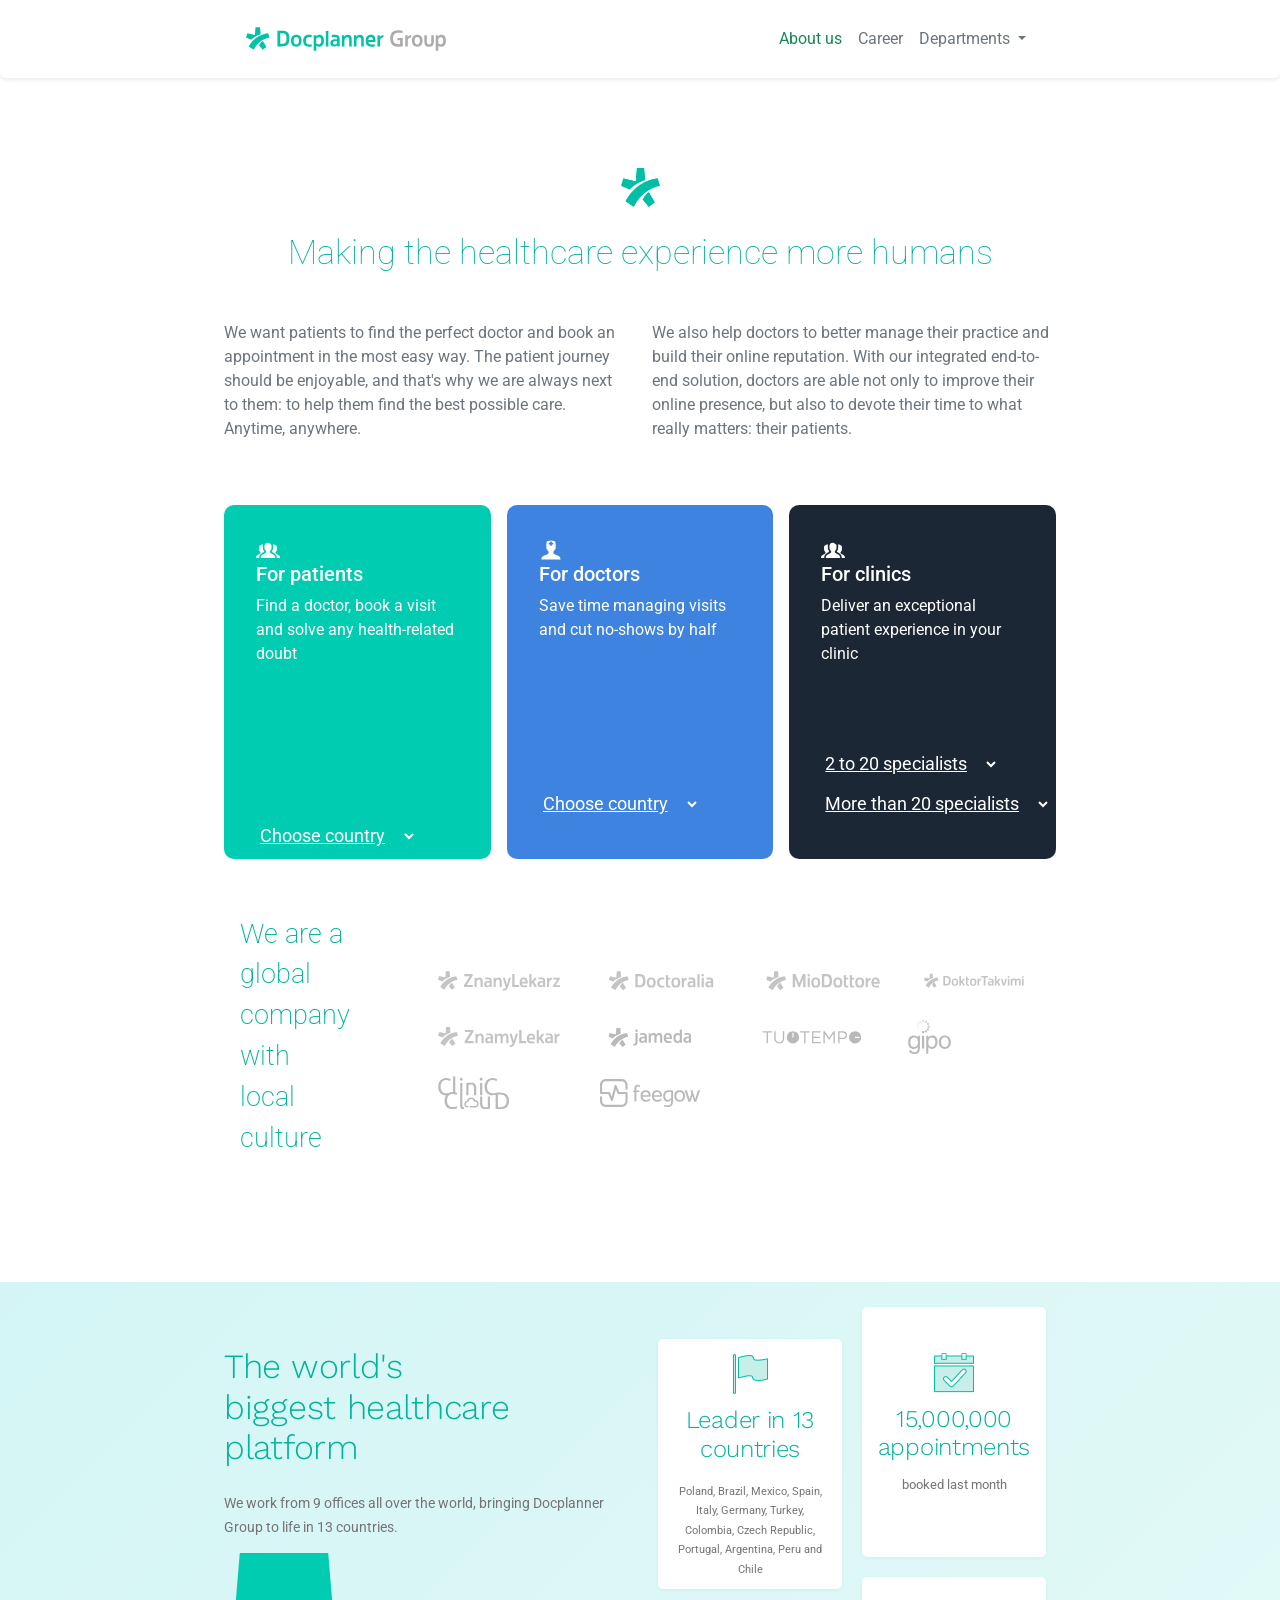
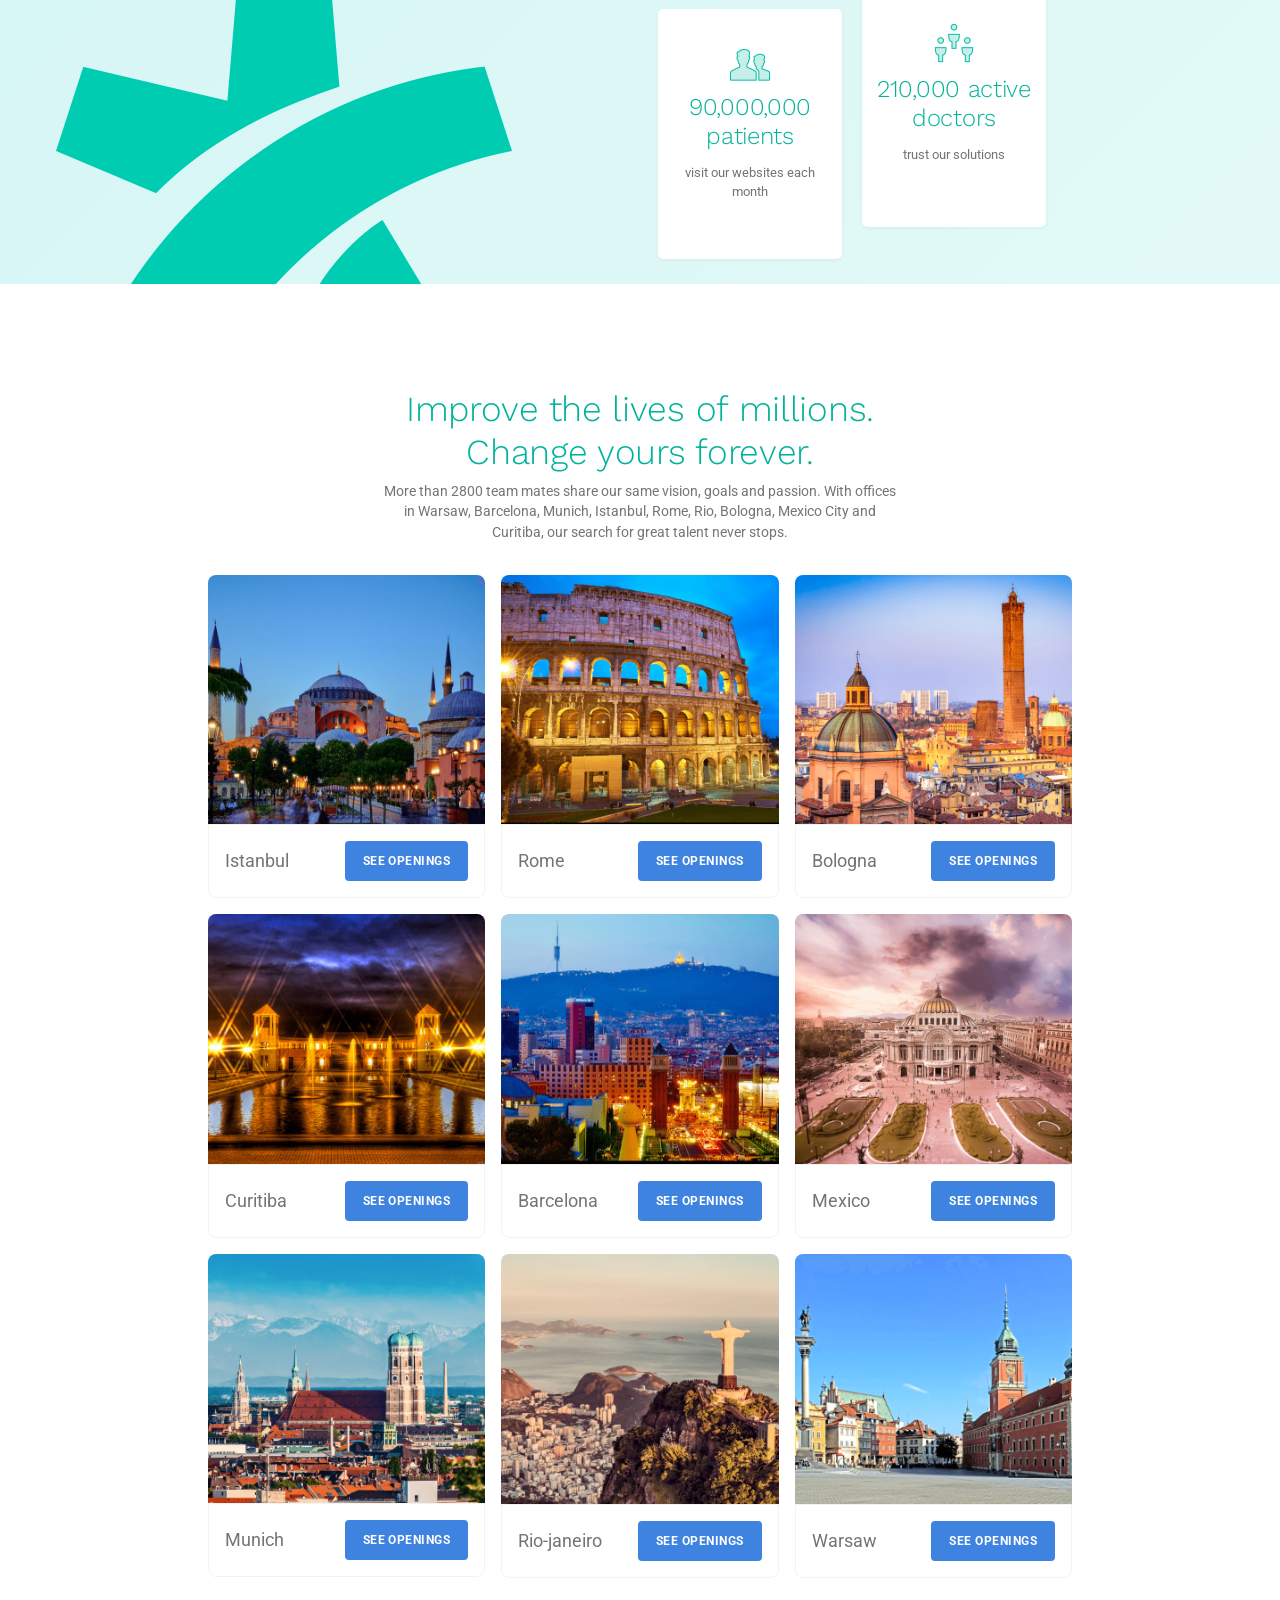
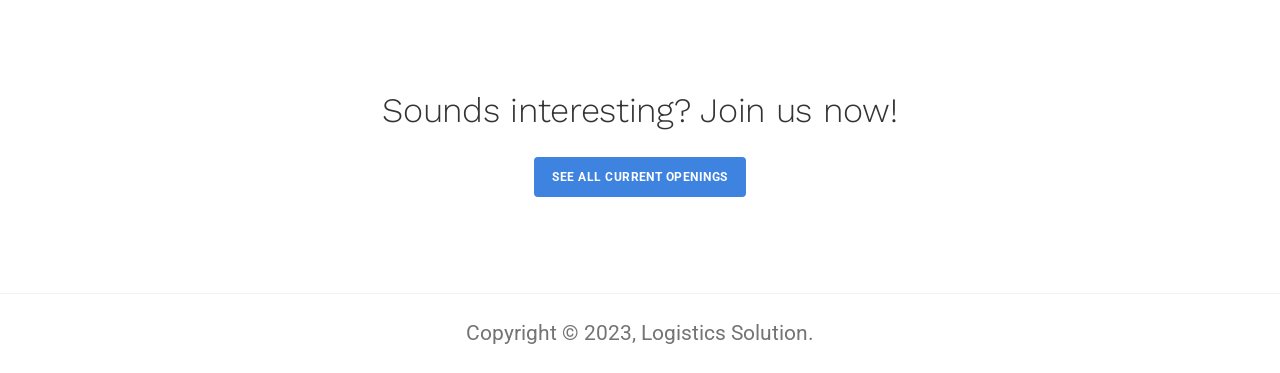
==== commit 2aabf56f: "made changes on the javascript" ====
--- a/index.html
+++ b/index.html
@@ -65,7 +65,7 @@
 
 
          <section class="card-contain">
-          <div class="card">
+          <div class="card fade-elements ">
             <div class="card-body">
               <div class="card__items"> 
                   <svg width="24" height="24" viewBox="0 0 24 24" fill="none" xmlns="http://www.w3.org/2000/svg">
@@ -98,9 +98,9 @@
                 </div>
             </div>   
           </div>
-          <div class="card">
+          <div class="card fade-elements">
             <div class="card-body1">
-              <div class="card__items"> 
+              <div class="card__items "> 
                 <svg width="24" height="24" viewBox="0 0 24 24" fill="none" xmlns="http://www.w3.org/2000/svg">
                   <path d="M11.9999 2.40002C9.5999 2.40002 7.9999 3.20002 7.9999 3.20002C7.9999 3.20002 7.1999 4.80002 7.1999 8.00002H7.2999C7.4247 8.54882 7.62178 8.9719 7.62178 8.9719C7.45218 9.0695 7.17325 9.37931 7.24365 9.92971C7.37485 10.9561 7.81983 11.2159 8.10303 11.2375C8.21103 12.1959 9.2399 13.4216 9.5999 13.6V15.2C9.59815 15.2053 9.5939 15.2089 9.59209 15.2141C9.32753 15.2469 9.0915 15.403 8.97178 15.6453L8.72178 16.1485C6.74734 17.2556 2.3999 16.9811 2.3999 21.6H21.5999C21.5999 16.9811 17.2525 17.2556 15.278 16.1485L15.028 15.6453C14.9083 15.403 14.6723 15.2469 14.4077 15.2141C14.4059 15.2089 14.4017 15.2053 14.3999 15.2V13.6C14.7599 13.4216 15.7888 12.1967 15.8968 11.2391C16.18 11.2175 16.625 10.9561 16.7562 9.92971C16.8266 9.37851 16.5476 9.0695 16.378 8.9719L16.7077 8.00002H16.7999C16.7999 5.60002 15.9999 3.20002 15.9999 3.20002C15.9999 3.20002 14.3999 2.40002 11.9999 2.40002ZM11.9999 3.20002C12.4415 3.20002 12.7999 3.55842 12.7999 4.00002V4.80002H13.5999C14.0415 4.80002 14.3999 5.15842 14.3999 5.60002C14.3999 6.04162 14.0415 6.40002 13.5999 6.40002H12.7999V7.20002C12.7999 7.64162 12.4415 8.00002 11.9999 8.00002C11.5583 8.00002 11.1999 7.64162 11.1999 7.20002V6.40002H10.3999C9.9583 6.40002 9.5999 6.04162 9.5999 5.60002C9.5999 5.15842 9.9583 4.80002 10.3999 4.80002H11.1999V4.00002C11.1999 3.55842 11.5583 3.20002 11.9999 3.20002Z" fill="white"/>
                   </svg>
@@ -131,7 +131,7 @@
                 </div>
             </div>   
           </div>
-          <div class="card">
+          <div class="card fade-elements">
             <div class="card-body2">
               <div class="card__items"> 
                   <svg width="24" height="24" viewBox="0 0 24 24" fill="none" xmlns="http://www.w3.org/2000/svg">
@@ -368,7 +368,7 @@
         Copyright &copy; 2023, Logistics Solution.
       </footer>
 
-
+      <script src="main.js"></script>
       <script src="https://cdn.jsdelivr.net/npm/bootstrap@5.3.0-alpha1/dist/js/bootstrap.bundle.min.js" integrity="sha384-w76AqPfDkMBDXo30jS1Sgez6pr3x5MlQ1ZAGC+nuZB+EYdgRZgiwxhTBTkF7CXvN" crossorigin="anonymous"></script>
 </body>
 </html>
--- a/style.css
+++ b/style.css
@@ -84,10 +84,10 @@
 body .main .card-contain .card .card-body {
   border-radius: 10px;
   background-color: #00ccb1;
-  padding: 2rem;
-  border: none;
   height: 354px;
   color: white;
+  padding: 2em 2em 0;
+  overflow: hidden;
   display: flex;
   flex-direction: column;
   justify-content: space-between;
@@ -98,7 +98,6 @@
   display: flex;
   flex-direction: column;
   justify-content: space-between;
-  transition: all 0.2s ease 0s;
   border-radius: 10px;
 }
 body .main .card-contain .card .card-body .choose {
@@ -114,6 +113,10 @@
   font-size: 1.1rem;
   text-decoration: underline;
   padding-right: 1rem;
+  outline: #00ccb1;
+}
+body .main .card-contain .card .card-body .choose select:focus {
+  outline: none;
 }
 body .main .card-contain .card .card-body1 {
   border-radius: 10px;
@@ -133,7 +136,6 @@
   flex-direction: column;
   color: white;
   justify-content: space-between;
-  transition: all 0.2s ease 0s;
   border-radius: 10px;
 }
 body .main .card-contain .card .card-body1 .choose {
@@ -150,6 +152,9 @@
   text-decoration: underline;
   padding-right: 1rem;
 }
+body .main .card-contain .card .card-body1 .choose select:focus {
+  outline: none;
+}
 body .main .card-contain .card .card-body2 {
   border-radius: 10px;
   background-color: #1b2734;
@@ -167,7 +172,6 @@
   display: flex;
   flex-direction: column;
   justify-content: space-between;
-  transition: all 0.2s ease 0s;
   border-radius: 10px;
 }
 body .main .card-contain .card .card-body2 .cards__itemsh5 {
@@ -187,6 +191,9 @@
   text-decoration: underline;
   padding-right: 1rem;
   margin-top: 1rem;
+}
+body .main .card-contain .card .card-body2 .choose select:focus {
+  outline: none;
 }
 body .main .culture {
   display: grid;
@@ -1188,4 +1195,31 @@
     padding: 1rem;
     font-size: 1rem;
   }
+}
+body .fade-elements {
+  opacity: 0;
+  transform: translateY(30px);
+  transition: all 1s ease 0.1s;
+}
+body .visible-elements {
+  transition: all 0.3s ease 0.2s;
+  transform: translate(0);
+  opacity: 1;
+}
+body .fade-elements2 {
+  transition-delay: 0s;
+  transition-duration: 0;
+}
+body .fade-elements3 {
+  transition-delay: 0.5s;
+  transform: 1s;
+}
+body .fade-elements4 {
+  transition-delay: 2s;
+  transition-duration: 2s;
+}
+body .card-fade-elements {
+  opacity: 0;
+  transform: translateY(30px);
+  transition: all 1s ease 0.1s;
 }/*# sourceMappingURL=style.css.map */
